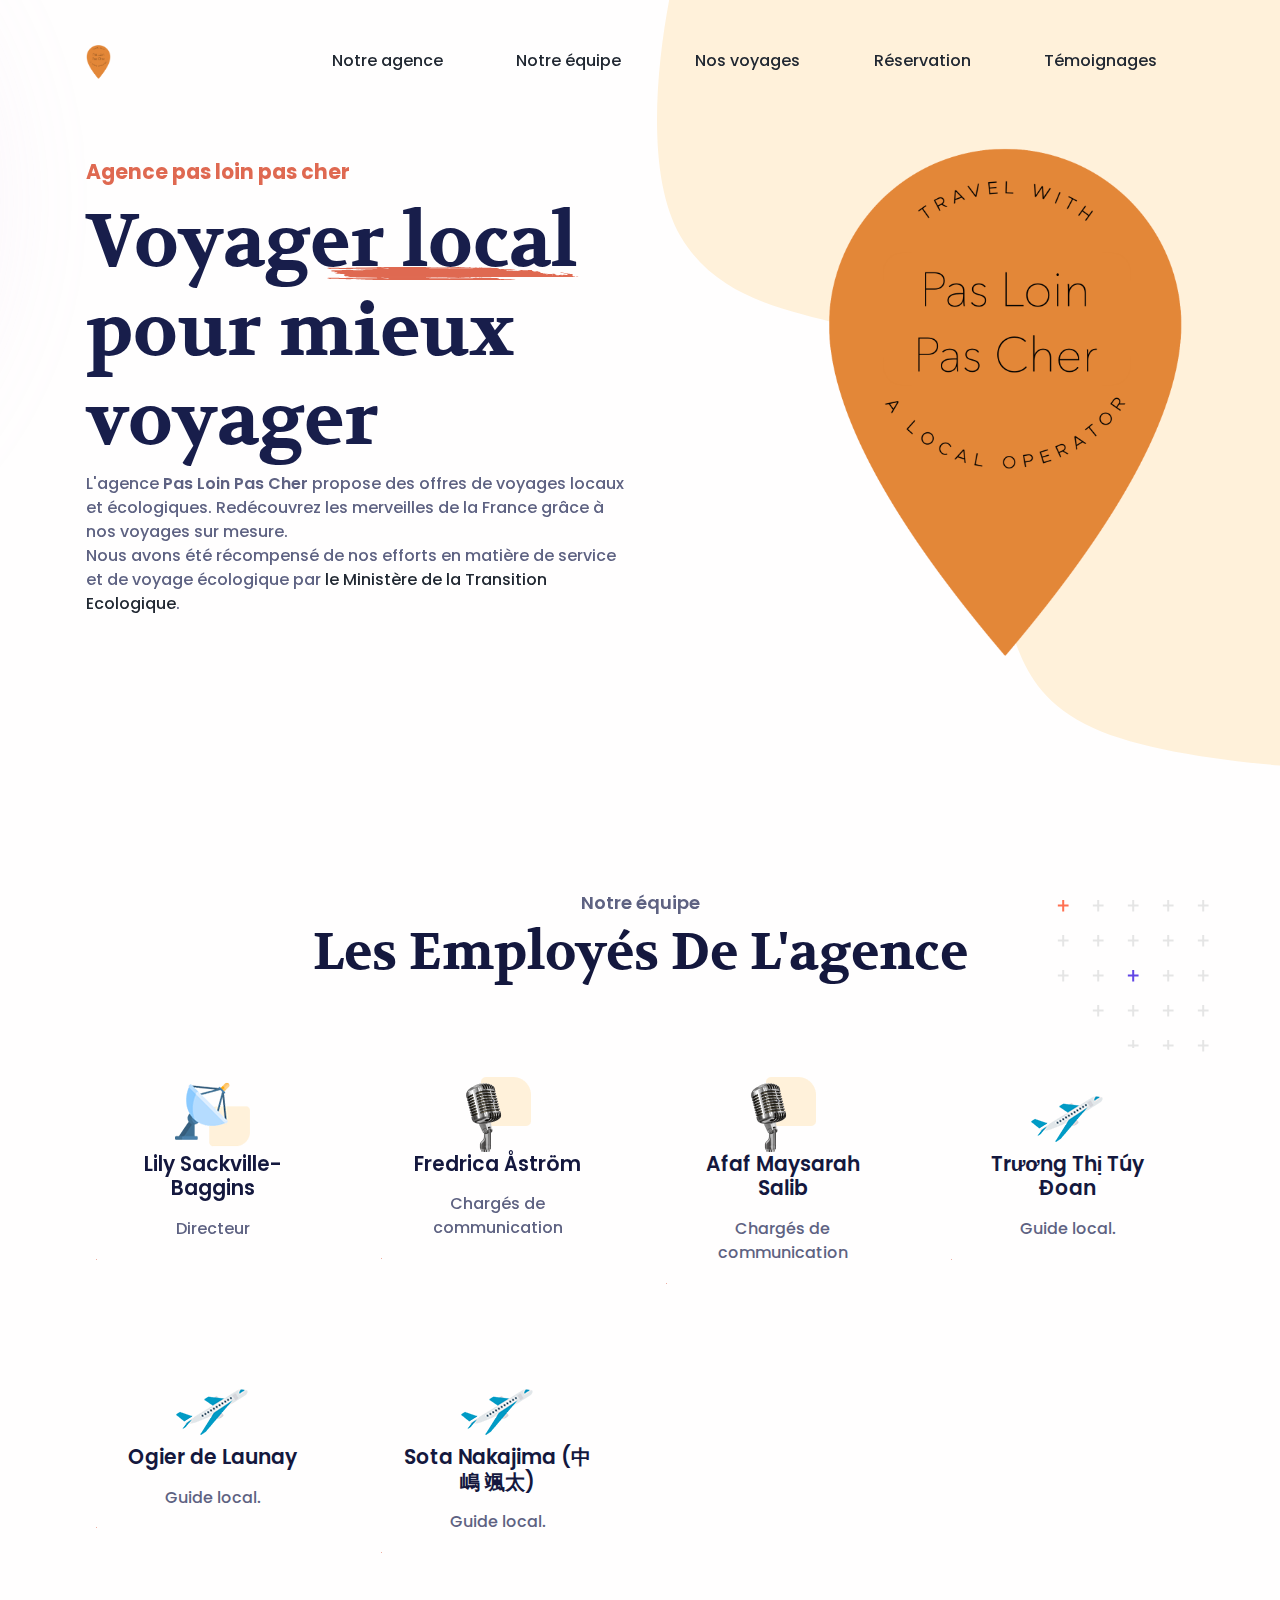
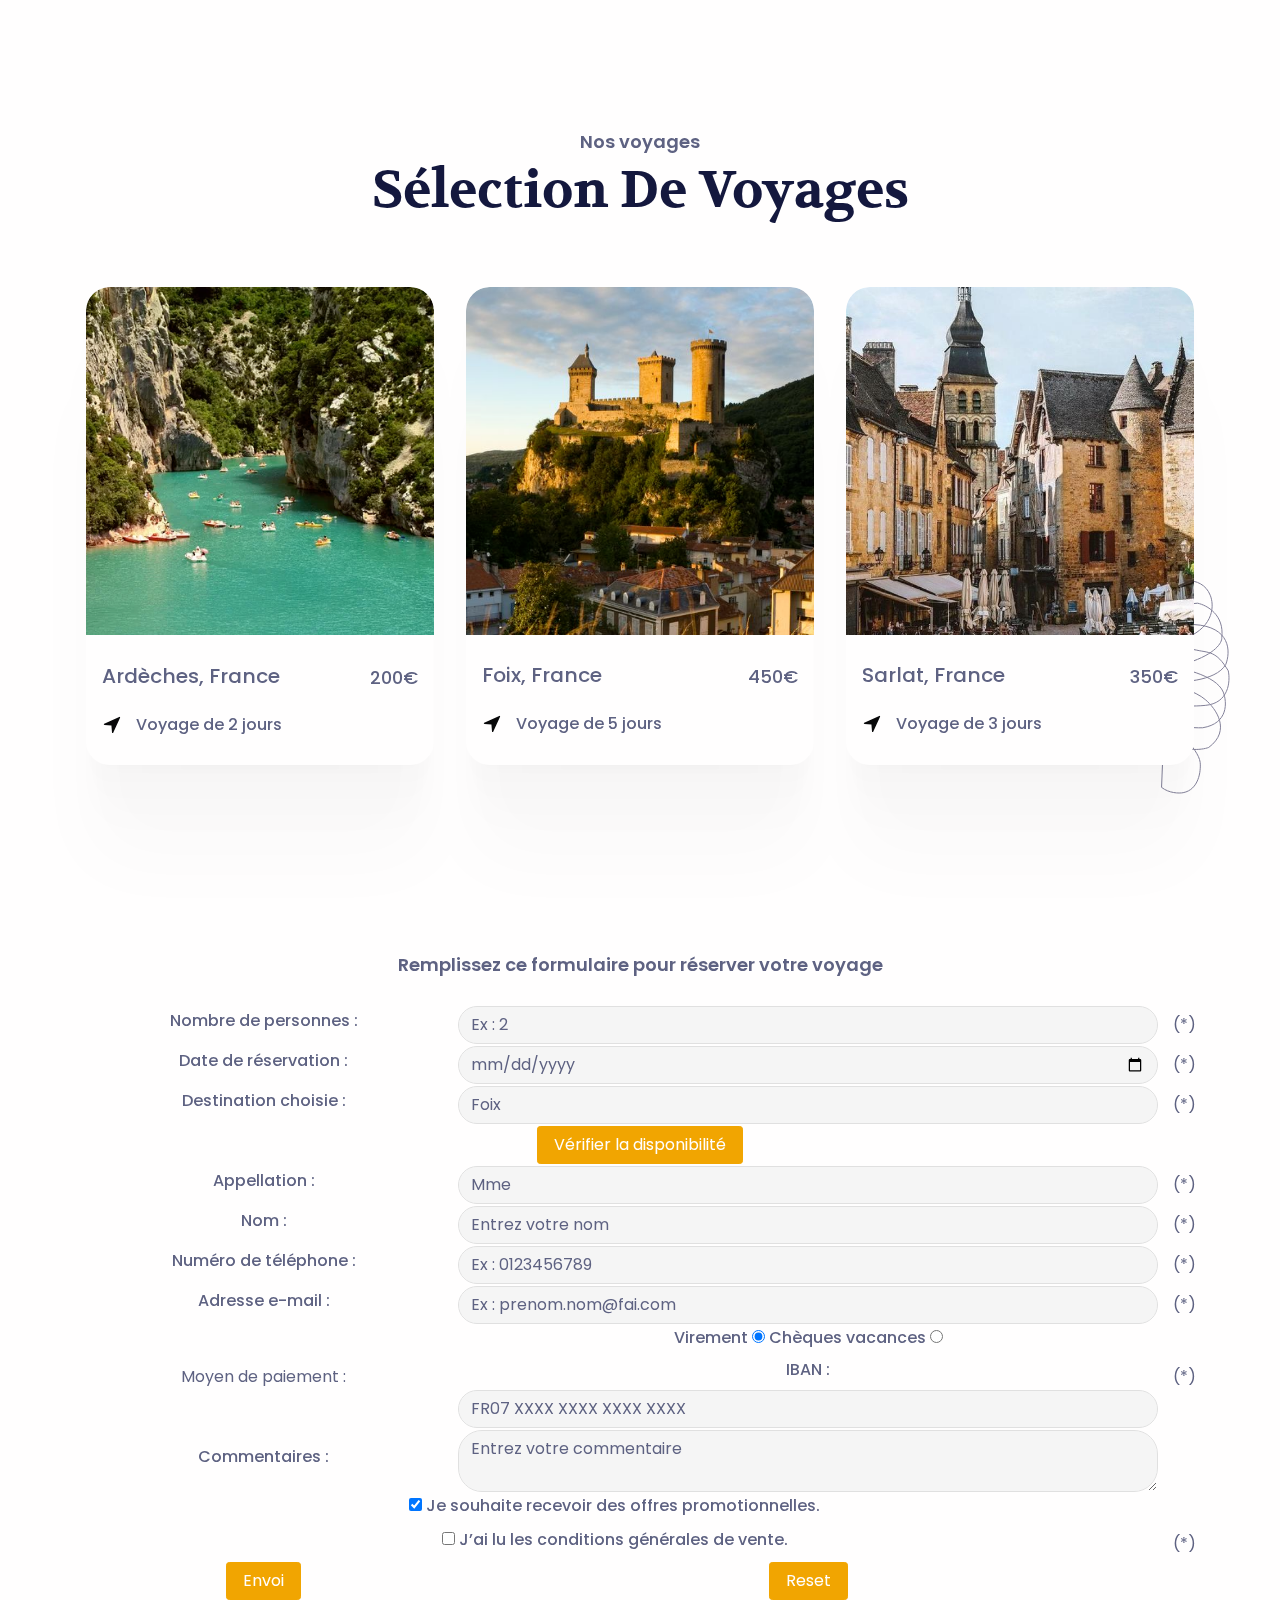
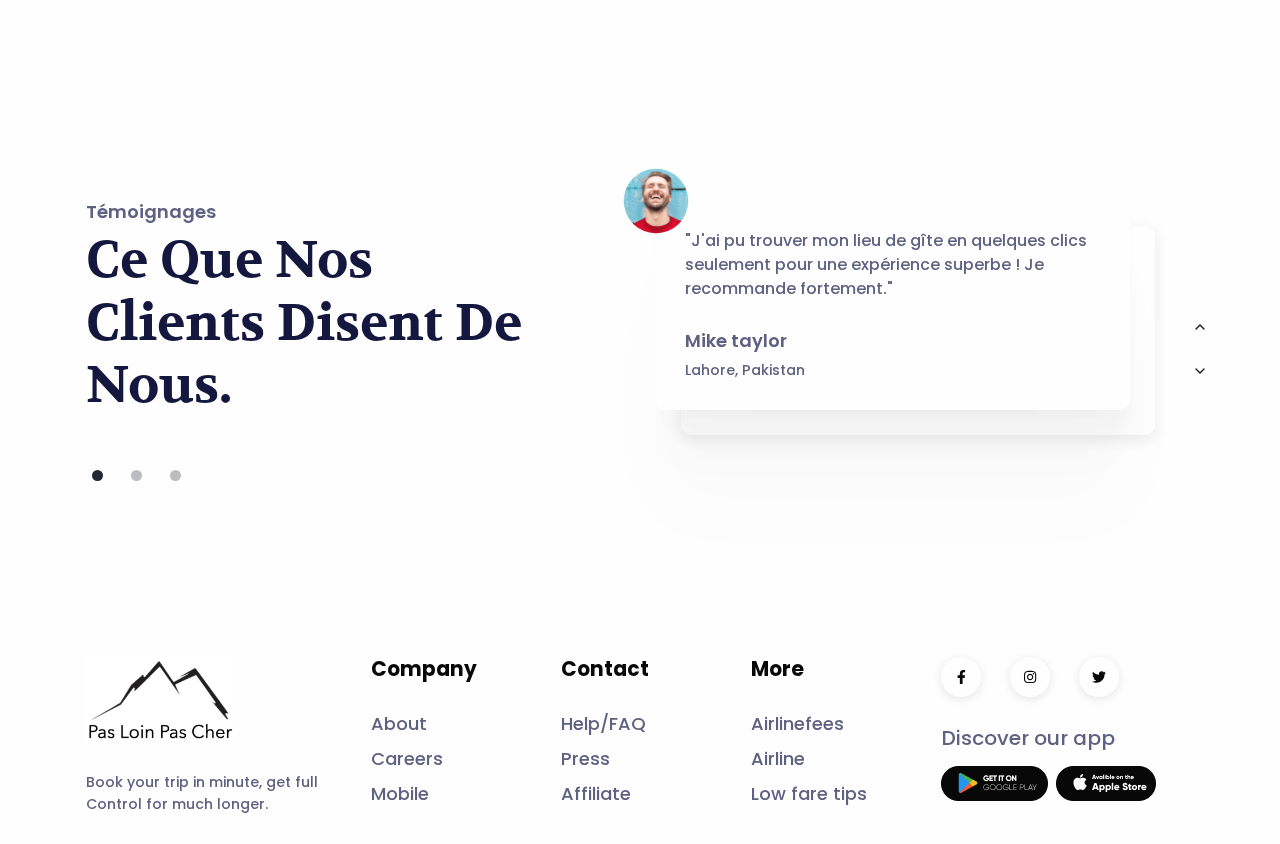
==== public/index.html @ 0ddd328a "fix: Correction de l'image" ====
<!DOCTYPE html>
<html lang="en-US" dir="ltr">

<head>
  <meta charset="utf-8">
  <meta http-equiv="X-UA-Compatible" content="IE=edge">
  <meta name="viewport" content="width=device-width, initial-scale=1">


  <!-- ===============================================-->
  <!--    Document Title-->
  <!-- ===============================================-->
  <title>Jadoo | Travel Agency Landing Page UI</title>


  <!-- ===============================================-->
  <!--    Favicons-->
  <!-- ===============================================-->
  <link rel="apple-touch-icon" sizes="180x180" href="assets/img/favicons/apple-touch-icon.png">
  <link rel="icon" type="image/png" sizes="32x32" href="assets/img/favicons/favicon-32x32.png">
  <link rel="icon" type="image/png" sizes="16x16" href="assets/img/favicons/favicon-16x16.png">
  <link rel="shortcut icon" type="image/x-icon" href="assets/img/favicons/favicon.ico">
  <link rel="manifest" href="assets/img/favicons/manifest.json">
  <meta name="msapplication-TileImage" content="assets/img/favicons/mstile-150x150.png">
  <meta name="theme-color" content="#ffffff">


  <!-- ===============================================-->
  <!--    Stylesheets-->
  <!-- ===============================================-->
  <link href="assets/css/theme.css" rel="stylesheet" />
  <link href="./style.css" rel="stylesheet" />
</head>


<body>

  <!-- ===============================================-->
  <!--    Main Content-->
  <!-- ===============================================-->
  <main class="main" id="top">
    <nav class="navbar navbar-expand-lg navbar-light fixed-top py-5 d-block"
      data-navbar-on-scroll="data-navbar-on-scroll">
      <div class="container"><a class="navbar-brand" href="index.html"><img src="images/logo-twalo.png" height="34"
            alt="logo" /></a>
        <button class="navbar-toggler" type="button" data-bs-toggle="collapse" data-bs-target="#navbarSupportedContent"
          aria-controls="navbarSupportedContent" aria-expanded="false" aria-label="Toggle navigation"><span
            class="navbar-toggler-icon"> </span></button>
        <div class="collapse navbar-collapse border-top border-lg-0 mt-4 mt-lg-0" id="navbarSupportedContent">
          <ul class="navbar-nav ms-auto pt-2 pt-lg-0 font-base align-items-lg-center align-items-start">
            <li class="nav-item px-3 px-xl-4"><a class="nav-link fw-medium" aria-current="page" href="#agency">Notre
                agence</a></li>
            <li class="nav-item px-3 px-xl-4"><a class="nav-link fw-medium" aria-current="page" href="#team">Notre
                équipe</a></li>
            <li class="nav-item px-3 px-xl-4"><a class="nav-link fw-medium" aria-current="page" href="#destination">Nos
                voyages</a></li>
            <li class="nav-item px-3 px-xl-4"><a class="nav-link fw-medium" aria-current="page"
                href="#booking">Réservation</a></li>
            <li class="nav-item px-3 px-xl-4"><a class="nav-link fw-medium" aria-current="page"
                href="#testimonial">Témoignages</a></li>
          </ul>
        </div>
      </div>
    </nav>
    <section style="padding-top: 7rem;" id="agency">
      <div class="bg-holder" style="background-image:url(assets/img/hero/hero-bg.svg);">
      </div>
      <!--/.bg-holder-->

      <div class="container">
        <div class="row align-items-center">
          <div class="col-md-5 col-lg-6 order-0 order-md-1 text-end"><img class="pt-7 pt-md-0 img-fluid img-logo-agency"
              src="images/logo-twalo.png" alt="hero-header" /></div>
          <div class="col-md-7 col-lg-6 text-md-start text-center py-6">
            <h4 class="fw-bold text-danger mb-3">Agence pas loin pas cher</h4>
            <h1 class="hero-title">Voyager local pour mieux voyager</h1>
            <p class="mb-4 fw-medium">L'agence <strong>Pas Loin Pas Cher</strong> propose des offres de voyages locaux et écologiques. Redécouvrez les merveilles de
              la
              France grâce à nos voyages sur mesure. <br class="d-none d-xl-block" />Nous avons été récompensé de nos
              efforts en matière de service et de voyage écologique par <a href="https://www.ecologie.gouv.fr/">le
                Ministère de la Transition Ecologique</a>.
          </div>
        </div>
      </div>
      </div>
    </section>


    <!-- ============================================-->
    <!-- <section> begin ============================-->
    <section class="pt-5 pt-md-9" id="team">

      <div class="container">
        <div class="position-absolute z-index--1 end-0 d-none d-lg-block"><img src="assets/img/category/shape.svg"
            style="max-width: 200px" alt="team" /></div>
        <div class="mb-7 text-center">
          <h5 class="text-secondary">Notre équipe </h5>
          <h3 class="fs-xl-10 fs-lg-8 fs-7 fw-bold font-cursive text-capitalize">Les employés de l'agence</h3>
        </div>
        <div class="row">
          <div class="col-lg-3 col-sm-6 mb-6">
            <div class="card service-card shadow-hover rounded-3 text-center align-items-center">
              <div class="card-body p-xxl-5 p-4"> <img src="assets/img/category/icon1.png" width="75" alt="Service" />
                <h4 class="mb-3">Lily Sackville-Baggins</h4>
                <p class="mb-0 fw-medium">Directeur</p>
              </div>
            </div>
          </div>
          <div class="col-lg-3 col-sm-6 mb-6">
            <div class="card service-card shadow-hover rounded-3 text-center align-items-center">
              <div class="card-body p-xxl-5 p-4"> <img src="assets/img/category/icon3.png" width="75" alt="Service" />
                <h4 class="mb-3">Fredrica Åström</h4>
                <p class="mb-0 fw-medium">Chargés de communication</p>
              </div>
            </div>
          </div>
          <div class="col-lg-3 col-sm-6 mb-6">
            <div class="card service-card shadow-hover rounded-3 text-center align-items-center">
              <div class="card-body p-xxl-5 p-4"> <img src="assets/img/category/icon3.png" width="75" alt="Service" />
                <h4 class="mb-3">Afaf Maysarah Salib</h4>
                <p class="mb-0 fw-medium">Chargés de communication</p>
              </div>
            </div>
          </div>
          <div class="col-lg-3 col-sm-6 mb-6">
            <div class="card service-card shadow-hover rounded-3 text-center align-items-center">
              <div class="card-body p-xxl-5 p-4"> <img src="assets/img/category/icon2.png" width="75" alt="Service" />
                <h4 class="mb-3">Trương Thị Túy Đoan</h4>
                <p class="mb-0 fw-medium">Guide local.</p>
              </div>
            </div>
          </div>
          <div class="col-lg-3 col-sm-6 mb-6">
            <div class="card service-card shadow-hover rounded-3 text-center align-items-center">
              <div class="card-body p-xxl-5 p-4"> <img src="assets/img/category/icon2.png" width="75" alt="Service" />
                <h4 class="mb-3">Ogier de Launay</h4>
                <p class="mb-0 fw-medium">Guide local.</p>
              </div>
            </div>
          </div>
          <div class="col-lg-3 col-sm-6 mb-6">
            <div class="card service-card shadow-hover rounded-3 text-center align-items-center">
              <div class="card-body p-xxl-5 p-4"> <img src="assets/img/category/icon2.png" width="75" alt="Service" />
                <h4 class="mb-3">Sota Nakajima (中嶋 颯太)</h4>
                <p class="mb-0 fw-medium">Guide local.</p>
              </div>
            </div>
          </div>
        </div>
      </div><!-- end of .container-->

    </section>
    <!-- <section> close ============================-->
    <!-- ============================================-->




    <!-- ============================================-->
    <!-- <section> begin ============================-->
    <section class="pt-5" id="destination">

      <div class="container">
        <div class="position-absolute start-100 bottom-0 translate-middle-x d-none d-xl-block ms-xl-n4"><img
            src="assets/img/dest/shape.svg" alt="destination" /></div>
        <div class="mb-7 text-center">
          <h5 class="text-secondary">Nos voyages </h5>
          <h3 class="fs-xl-10 fs-lg-8 fs-7 fw-bold font-cursive text-capitalize">Sélection de voyages</h3>
        </div>
        <div class="row">
          <div class="col-md-4 mb-4">
            <div class="card overflow-hidden shadow"> <img class="card-img-top" src="images/Ardeches.png"
                alt="Rome, Italty" />
              <div class="card-body py-4 px-3">
                <div class="d-flex flex-column flex-lg-row justify-content-between mb-3">
                  <h4 class="text-secondary fw-medium"><a class="link-900 text-decoration-none stretched-link"
                      href="#!">Ardèches, France</a></h4><span class="fs-1 fw-medium">200€</span>
                </div>
                <div class="d-flex align-items-center"> <img src="assets/img/dest/navigation.svg"
                    style="margin-right: 14px" width="20" alt="navigation" /><span class="fs-0 fw-medium">Voyage de 2
                    jours</span></div>
              </div>
            </div>
          </div>
          <div class="col-md-4 mb-4">
            <div class="card overflow-hidden shadow"> <img class="card-img-top" src="images/Foix.png"
                alt="London, UK" />
              <div class="card-body py-4 px-3">
                <div class="d-flex flex-column flex-lg-row justify-content-between mb-3">
                  <h4 class="text-secondary fw-medium"><a class="link-900 text-decoration-none stretched-link"
                      href="#!">Foix, France</a></h4><span class="fs-1 fw-medium">450€</span>
                </div>
                <div class="d-flex align-items-center"> <img src="assets/img/dest/navigation.svg"
                    style="margin-right: 14px" width="20" alt="navigation" /><span class="fs-0 fw-medium">Voyage de 5
                    jours</span></div>
              </div>
            </div>
          </div>
          <div class="col-md-4 mb-4">
            <div class="card overflow-hidden shadow"> <img class="card-img-top" src="images/Sarlat.jpeg"
                alt="Full Europe" />
              <div class="card-body py-4 px-3">
                <div class="d-flex flex-column flex-lg-row justify-content-between mb-3">
                  <h4 class="text-secondary fw-medium"><a class="link-900 text-decoration-none stretched-link"
                      href="#!">Sarlat, France</a></h4><span class="fs-1 fw-medium">350€</span>
                </div>
                <div class="d-flex align-items-center"> <img src="assets/img/dest/navigation.svg"
                    style="margin-right: 14px" width="20" alt="navigation" /><span class="fs-0 fw-medium">Voyage de 3
                    jours</span></div>
              </div>
            </div>
          </div>
        </div>
      </div><!-- end of .container-->

    </section>
    <!-- <section> close ============================-->
    <!-- ============================================-->




    <!-- ============================================-->
    <!-- <section> begin ============================-->
    <section id="booking">

      <div class="container">
        <div class="row align-items-center">
          <div class="col-12">
            <div class="mb-4 text-center">
              <h5 class="text-secondary">Remplissez ce formulaire pour réserver votre voyage</h5>
            </div>
            <div class="align-items-center mb-5">

              <form action="confirmation.html" class="pl-8 pr-8" method="get">
                <div class="row text-center">
                  <table>
                    <tr>
                      <td>
                        <label for="nb-persons">Nombre de personnes : </label>
                      </td>
                      <td>
                        <input type="number" class="form-control" name="nb-persons" id="nb-persons"
                          title="Veuillez renseigner le nombre de personnes voyageuses" placeholder="Ex : 2" required>      
                      </td>
                      <td>(*)</td>
                    </tr>
                    <tr>
                      <td>
                        <label for="reservation-date">Date de réservation : </label>
                      </td>
                      <td>
                        <input type="date" class="form-control" name="reservation-date" id="reservation-date"
                          title="Veuillez renseigner la date de réservaton de votre voyage" required>      
                      </td>
                      <td>(*)</td>
                    </tr>
                    <tr>
                      <td>
                        <label for="destination-choice">Destination choisie : </label>
                      </td>
                      <td>
                        <select name="destination-choice" class="form-control" id="destination-choice"
                          title="Veuillez renseigner la destination de votre choix" required>
                          <option value="foix">Foix</option>
                          <option value="sarlat">Sarlat</option>
                          <option value="gorge">Gorge de l’Ardèche</option>
                          <option value="canal">Canal du Midi</option>
                        </select>
                      </td>
                      <td>(*)</td>
                    </tr>
                    <tr>
                      <td colspan="3">
                        <input type="button" class="btn btn-primary px-3" name="check-disponibility" id="check-disponibility"
                          onclick="testDisponibilite('nb-persons')" value="V&eacute;rifier la disponibilit&eacute;"
                          title="Cliquez ici pour vérifier la disponibilité">
                      </td>
                    </tr>
                    <tr>
                      <td>
                        <label for="appellation">Appellation : </label>
                      </td>
                      <td>
                        <select class="form-control" name="appellation" id="appellation" title="Veuillez renseigner votre appellation"
                          required>
                          <option value="mme">Mme</option>
                          <option value="mr">M.</option>
                        </select>
                        
                      </td>
                      <td>(*)</td>
                    </tr>
                    <tr>
                      <td>
                        <label for="nom">Nom : </label>
                      </td>
                      <td>
                        <input type="text" class="form-control" name="nom" id="nom" title="Veuillez renseigner votre nom"
                          placeholder="Entrez votre nom" required>     
                      </td>
                      <td>(*)</td>
                        
                    </tr>
                    <tr>
                      <td>
                        <label for="phone-number">Numéro de téléphone : </label>
                      </td>
                      <td>
                        <input type="text" class="form-control" name="phone-number" id="phone-number"
                          title="Veuillez renseigner votre numéro de téléphone" placeholder="Ex : 0123456789"
                          pattern="[0-9]{10}" required>
                      </td>
                      <td>(*)</td>
                    </tr>
                    <tr>
                      <td>
                        <label for="email">Adresse e-mail : </label>
                      </td>
                      <td>
                        <input type="email" class="form-control" name="email" id="email" title="Veuillez renseigner votre adresse e-mail"
                          placeholder="Ex : prenom.nom@fai.com" required>
                      </td>
                      <td>(*)</td>

                    </tr>
                    <tr>
                      <td>
                        Moyen de paiement :
                      </td>
                      <td>
                        <label for="virement">Virement</label>
                        <input type="radio" name="payment-mode[]" id="virement" onclick="afficherIBAN()" value="virement"
                          required checked>
                        <label for="vacation-check">Ch&egrave;ques vacances</label>
                        <input type="radio" name="payment-mode[]" id="vacation-check" onclick="cacherIBAN()"
                          value="vacation-check" required>
                        <div id="divIBAN">
                          <label for="iban">IBAN : </label>
                          <input type="text" class="form-control" name="iban" id="iban" placeholder="FR07 XXXX XXXX XXXX XXXX">
                        </div>
                      </td>                
                      <td>(*)</td>
                    </tr>
                    <tr>
                      <td>
                        <label for="commentaire">Commentaires :</label>
                      </td>
                      <td>
                        <textarea name="commentaire" class="form-control" id="commentaire"
                          title="Laissez-nous un commentaires si vous le voulez"
                          placeholder="Entrez votre commentaire"></textarea>
                      </td>
                    </tr>
                    <tr>
                      <td colspan="2">
                        <input type="checkbox" checked name="accept-offers" id="accept-offers">
                        <label for="accept-offers">Je souhaite recevoir des offres promotionnelles.</label>
                      </td>
                    </tr>
                    <tr>
                      <td colspan="2">
                        <input type="checkbox" name="accept-conditions" id="accept-conditions" required>
                        <label for="accept-conditions">J’ai lu les conditions générales de vente. </label>

                      </td>
                      <td>(*)</td>
                    </tr>
                    <tr>
                      <td>
                        <input type="submit" class="btn btn-primary px-3"
                          onclick="return (testDisponibilite('nb-persons') && confirm('Veuillez confirmer votre choix'))"
                          value="Envoi" name="submit" id="submit"
                          title="Cliquez ici si vous voulez soumettre votre réservation">
                      </td>
                      <td>
                        <input type="reset" class="btn btn-primary px-3" value="Reset" name="reset" id="reset"
                          title="Cliquez ici si vous vider le formulaire">
                      </td>
                    </tr>
                  </table>
                  
                </div>
              </form>
            </div>
          </div>
        </div>
      </div><!-- end of .container-->

    </section>
    <!-- <section> close ============================-->
    <!-- ============================================-->




    <!-- ============================================-->
    <!-- <section> begin ============================-->
    <section id="testimonial">

      <div class="container">
        <div class="row">
          <div class="col-lg-5">
            <div class="mb-8 text-start">
              <h5 class="text-secondary">Témoignages </h5>
              <h3 class="fs-xl-10 fs-lg-8 fs-7 fw-bold font-cursive text-capitalize">Ce que nos clients disent de nous.</h3>
            </div>
          </div>
          <div class="col-lg-1"></div>
          <div class="col-lg-6">
            <div class="pe-7 ps-5 ps-lg-0">
              <div class="carousel slide carousel-fade position-static" id="testimonialIndicator"
                data-bs-ride="carousel">
                <div class="carousel-indicators">
                  <button class="active" type="button" data-bs-target="#testimonialIndicator" data-bs-slide-to="0"
                    aria-current="true" aria-label="Testimonial 0"></button>
                  <button class="false" type="button" data-bs-target="#testimonialIndicator" data-bs-slide-to="1"
                    aria-current="true" aria-label="Testimonial 1"></button>
                  <button class="false" type="button" data-bs-target="#testimonialIndicator" data-bs-slide-to="2"
                    aria-current="true" aria-label="Testimonial 2"></button>
                </div>
                <div class="carousel-inner">
                  <div class="carousel-item position-relative active">
                    <div class="card shadow" style="border-radius:10px;">
                      <div class="position-absolute start-0 top-0 translate-middle"> <img
                          class="rounded-circle fit-cover" src="assets/img/testimonial/author.png" height="65"
                          width="65" alt="" /></div>
                      <div class="card-body p-4">
                        <p class="fw-medium mb-4">&quot;J'ai pu trouver mon lieu de gîte en quelques clics seulement pour une expérience superbe ! Je recommande fortement.&quot;</p>
                        <h5 class="text-secondary">Mike taylor</h5>
                        <p class="fw-medium fs--1 mb-0">Lahore, Pakistan</p>
                      </div>
                    </div>
                    <div class="card shadow-sm position-absolute top-0 z-index--1 mb-3 w-100 h-100"
                      style="border-radius:10px;transform:translate(25px, 25px)"> </div>
                  </div>
                  <div class="carousel-item position-relative ">
                    <div class="card shadow" style="border-radius:10px;">
                      <div class="position-absolute start-0 top-0 translate-middle"> <img
                          class="rounded-circle fit-cover" src="assets/img/testimonial/author2.png" height="65"
                          width="65" alt="" /></div>
                      <div class="card-body p-4">
                        <p class="fw-medium mb-4">&quot;Au top ! Une équipe ayant su mêler satisfaction client et efficacité.&quot;</p>
                        <h5 class="text-secondary">Thomas Wagon</h5>
                        <p class="fw-medium fs--1 mb-0">CEO of Red Button</p>
                      </div>
                    </div>
                    <div class="card shadow-sm position-absolute top-0 z-index--1 mb-3 w-100 h-100"
                      style="border-radius:10px;transform:translate(25px, 25px)"> </div>
                  </div>
                  <div class="carousel-item position-relative ">
                    <div class="card shadow" style="border-radius:10px;">
                      <div class="position-absolute start-0 top-0 translate-middle"> <img
                          class="rounded-circle fit-cover" src="assets/img/testimonial/author3.png" height="65"
                          width="65" alt="" /></div>
                      <div class="card-body p-4">
                        <p class="fw-medium mb-4">&quot;Parfait.&quot;</p>
                        <h5 class="text-secondary">Kelly Willium</h5>
                        <p class="fw-medium fs--1 mb-0">Khulna, Bangladesh</p>
                      </div>
                    </div>
                    <div class="card shadow-sm position-absolute top-0 z-index--1 mb-3 w-100 h-100"
                      style="border-radius:10px;transform:translate(25px, 25px)"> </div>
                  </div>
                </div>
                <div
                  class="carousel-navigation d-flex flex-column flex-between-center position-absolute end-0 top-lg-50 bottom-0 translate-middle-y z-index-1 me-3 me-lg-0"
                  style="height:60px;width:20px;">
                  <button class="carousel-control-prev position-static" type="button"
                    data-bs-target="#testimonialIndicator" data-bs-slide="prev"><img src="assets/img/icons/up.svg"
                      width="16" alt="icon" /></button>
                  <button class="carousel-control-next position-static" type="button"
                    data-bs-target="#testimonialIndicator" data-bs-slide="next"><img src="assets/img/icons/down.svg"
                      width="16" alt="icon" /></button>
                </div>
              </div>
            </div>
          </div>
        </div>
      </div><!-- end of .container-->

    </section>
    <!-- <section> close ============================-->
    <!-- ============================================-->

    <!-- ============================================-->
    <!-- <section> begin ============================-->
    <section class="pb-0 pb-lg-4">

      <div class="container">
        <div class="row">
          <div class="col-lg-3 col-md-7 col-12 mb-4 mb-md-6 mb-lg-0 order-0"> <img class="mb-4"
              src="images/logoTexte.png" width="150" alt="jadoo" />
            <p class="fs--1 text-secondary mb-0 fw-medium">Book your trip in minute, get full Control for much longer.
            </p>
          </div>
          <div class="col-lg-2 col-md-4 mb-4 mb-lg-0 order-lg-1 order-md-2">
            <h4 class="footer-heading-color fw-bold font-sans-serif mb-3 mb-lg-4">Company</h4>
            <ul class="list-unstyled mb-0">
              <li class="mb-2"><a class="link-900 fs-1 fw-medium text-decoration-none" href="#!">About</a></li>
              <li class="mb-2"><a class="link-900 fs-1 fw-medium text-decoration-none" href="#!">Careers</a></li>
              <li class="mb-2"><a class="link-900 fs-1 fw-medium text-decoration-none" href="#!">Mobile</a></li>
            </ul>
          </div>
          <div class="col-lg-2 col-md-4 mb-4 mb-lg-0 order-lg-2 order-md-3">
            <h4 class="footer-heading-color fw-bold font-sans-serif mb-3 mb-lg-4">Contact</h4>
            <ul class="list-unstyled mb-0">
              <li class="mb-2"><a class="link-900 fs-1 fw-medium text-decoration-none" href="#!">Help/FAQ</a></li>
              <li class="mb-2"><a class="link-900 fs-1 fw-medium text-decoration-none" href="#!">Press</a></li>
              <li class="mb-2"><a class="link-900 fs-1 fw-medium text-decoration-none" href="#!">Affiliate</a></li>
            </ul>
          </div>
          <div class="col-lg-2 col-md-4 mb-4 mb-lg-0 order-lg-3 order-md-4">
            <h4 class="footer-heading-color fw-bold font-sans-serif mb-3 mb-lg-4">More</h4>
            <ul class="list-unstyled mb-0">
              <li class="mb-2"><a class="link-900 fs-1 fw-medium text-decoration-none" href="#!">Airlinefees</a></li>
              <li class="mb-2"><a class="link-900 fs-1 fw-medium text-decoration-none" href="#!">Airline</a></li>
              <li class="mb-2"><a class="link-900 fs-1 fw-medium text-decoration-none" href="#!">Low fare tips</a></li>
            </ul>
          </div>
          <div class="col-lg-3 col-md-5 col-12 mb-4 mb-md-6 mb-lg-0 order-lg-4 order-md-1">
            <div class="icon-group mb-4"> <a class="text-decoration-none icon-item shadow-social" id="facebook"
                href="#!"><i class="fab fa-facebook-f"> </i></a><a class="text-decoration-none icon-item shadow-social"
                id="instagram" href="#!"><i class="fab fa-instagram"> </i></a><a
                class="text-decoration-none icon-item shadow-social" id="twitter" href="#!"><i class="fab fa-twitter">
                </i></a></div>
            <h4 class="fw-medium font-sans-serif text-secondary mb-3">Discover our app</h4>
            <div class="d-flex align-items-center"> <a href="#!"> <img class="me-2" src="assets/img/play-store.png"
                  alt="play store" /></a><a href="#!"> <img src="assets/img/apple-store.png" alt="apple store" /></a>
            </div>
          </div>
        </div>
      </div><!-- end of .container-->

    </section>
    <!-- <section> close ============================-->
    <!-- ============================================-->
  </main>
  <!-- ===============================================-->
  <!--    End of Main Content-->
  <!-- ===============================================-->




  <!-- ===============================================-->
  <!--    JavaScripts-->
  <!-- ===============================================-->
  <script src="vendors/@popperjs/popper.min.js"></script>
  <script src="vendors/bootstrap/bootstrap.min.js"></script>
  <script src="vendors/is/is.min.js"></script>
  <script src="https://polyfill.io/v3/polyfill.min.js?features=window.scroll"></script>
  <script src="vendors/fontawesome/all.min.js"></script>
  <script src="assets/js/theme.js"></script>
  <script src="script.js"></script>

  <link
    href="https://fonts.googleapis.com/css2?family=Poppins:wght@400;500;600;700&amp;family=Volkhov:wght@700&amp;display=swap"
    rel="stylesheet">
</body>

</html>
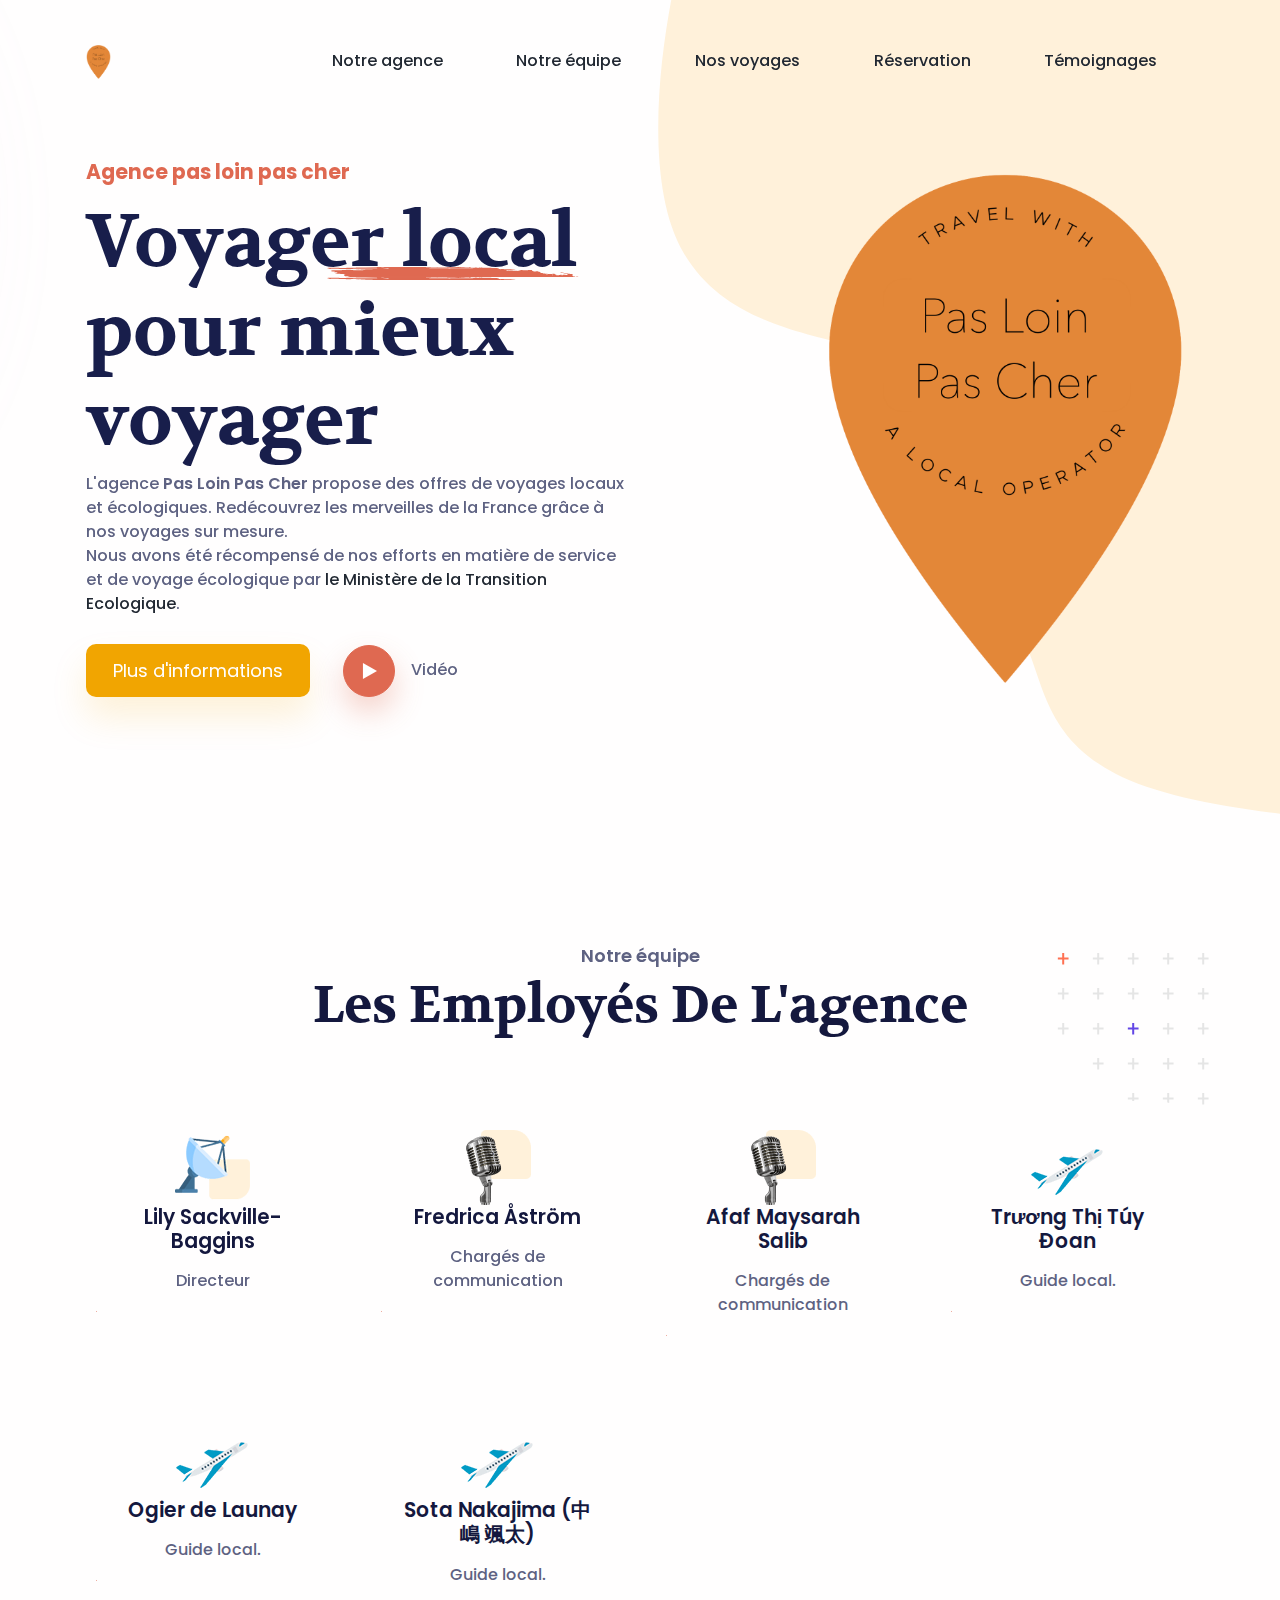
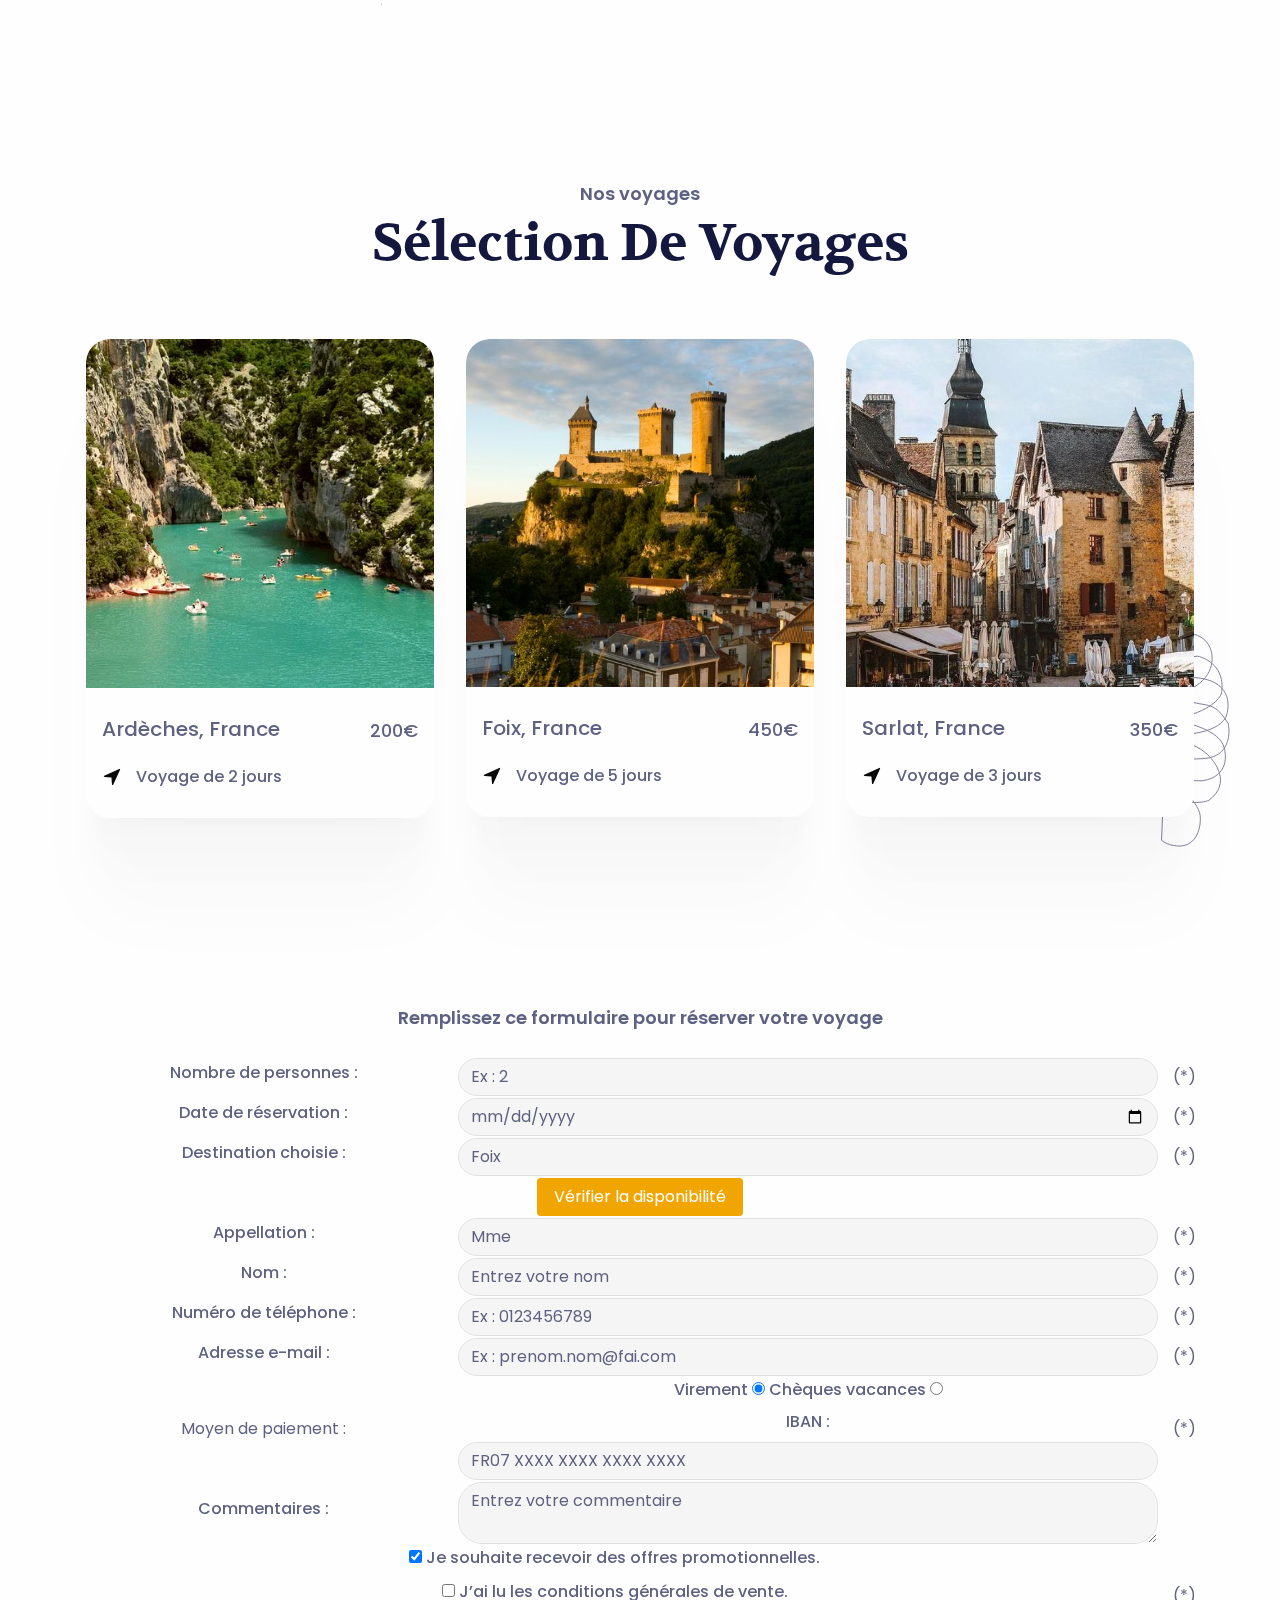
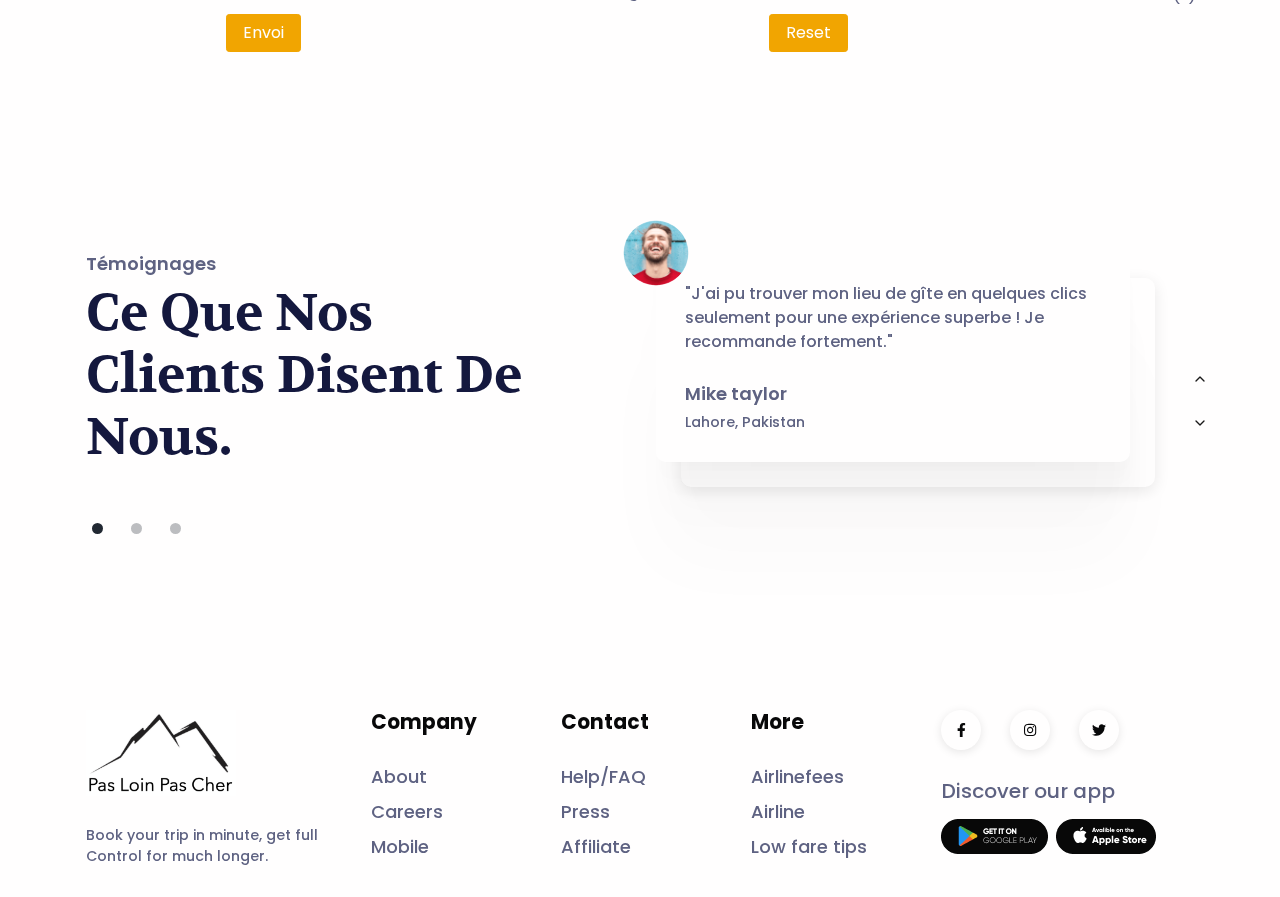
==== commit 8d2d691d: "fix: Rajout des éléments disparus" ====
--- a/public/index.html
+++ b/public/index.html
@@ -79,6 +79,24 @@
               France grâce à nos voyages sur mesure. <br class="d-none d-xl-block" />Nous avons été récompensé de nos
               efforts en matière de service et de voyage écologique par <a href="https://www.ecologie.gouv.fr/">le
                 Ministère de la Transition Ecologique</a>.
+                <div class="text-center text-md-start"> <a
+                  class="btn btn-primary btn-lg me-md-4 mb-3 mb-md-0 border-0 primary-btn-shadow" href="#!"
+                  role="button">Plus d'informations</a>
+                <div class="w-100 d-block d-md-none"></div><a href="#!" role="button" data-bs-toggle="modal"
+                  data-bs-target="#popupVideo"><span
+                    class="btn btn-danger round-btn-lg rounded-circle me-3 danger-btn-shadow"> <img
+                      src="assets/img/hero/play.svg" width="15" alt="paly" /></span></a><span class="fw-medium">Vidéo</span>
+                <div class="modal fade" id="popupVideo" tabindex="-1" aria-labelledby="popupVideo" aria-hidden="true">
+                  <div class="modal-dialog modal-dialog-centered modal-lg">
+                    <div class="modal-content">
+                      <iframe class="rounded" style="width:100%;max-height:500px;" height="500px"
+                        src="https://www.youtube.com/embed/_lhdhL4UDIo" title="YouTube video player"
+                        allow="accelerometer; autoplay; clipboard-write; encrypted-media; gyroscope; picture-in-picture"
+                        allowfullscreen="allowfullscreen"></iframe>
+                    </div>
+                  </div>
+                </div>
+              </div>
           </div>
         </div>
       </div>
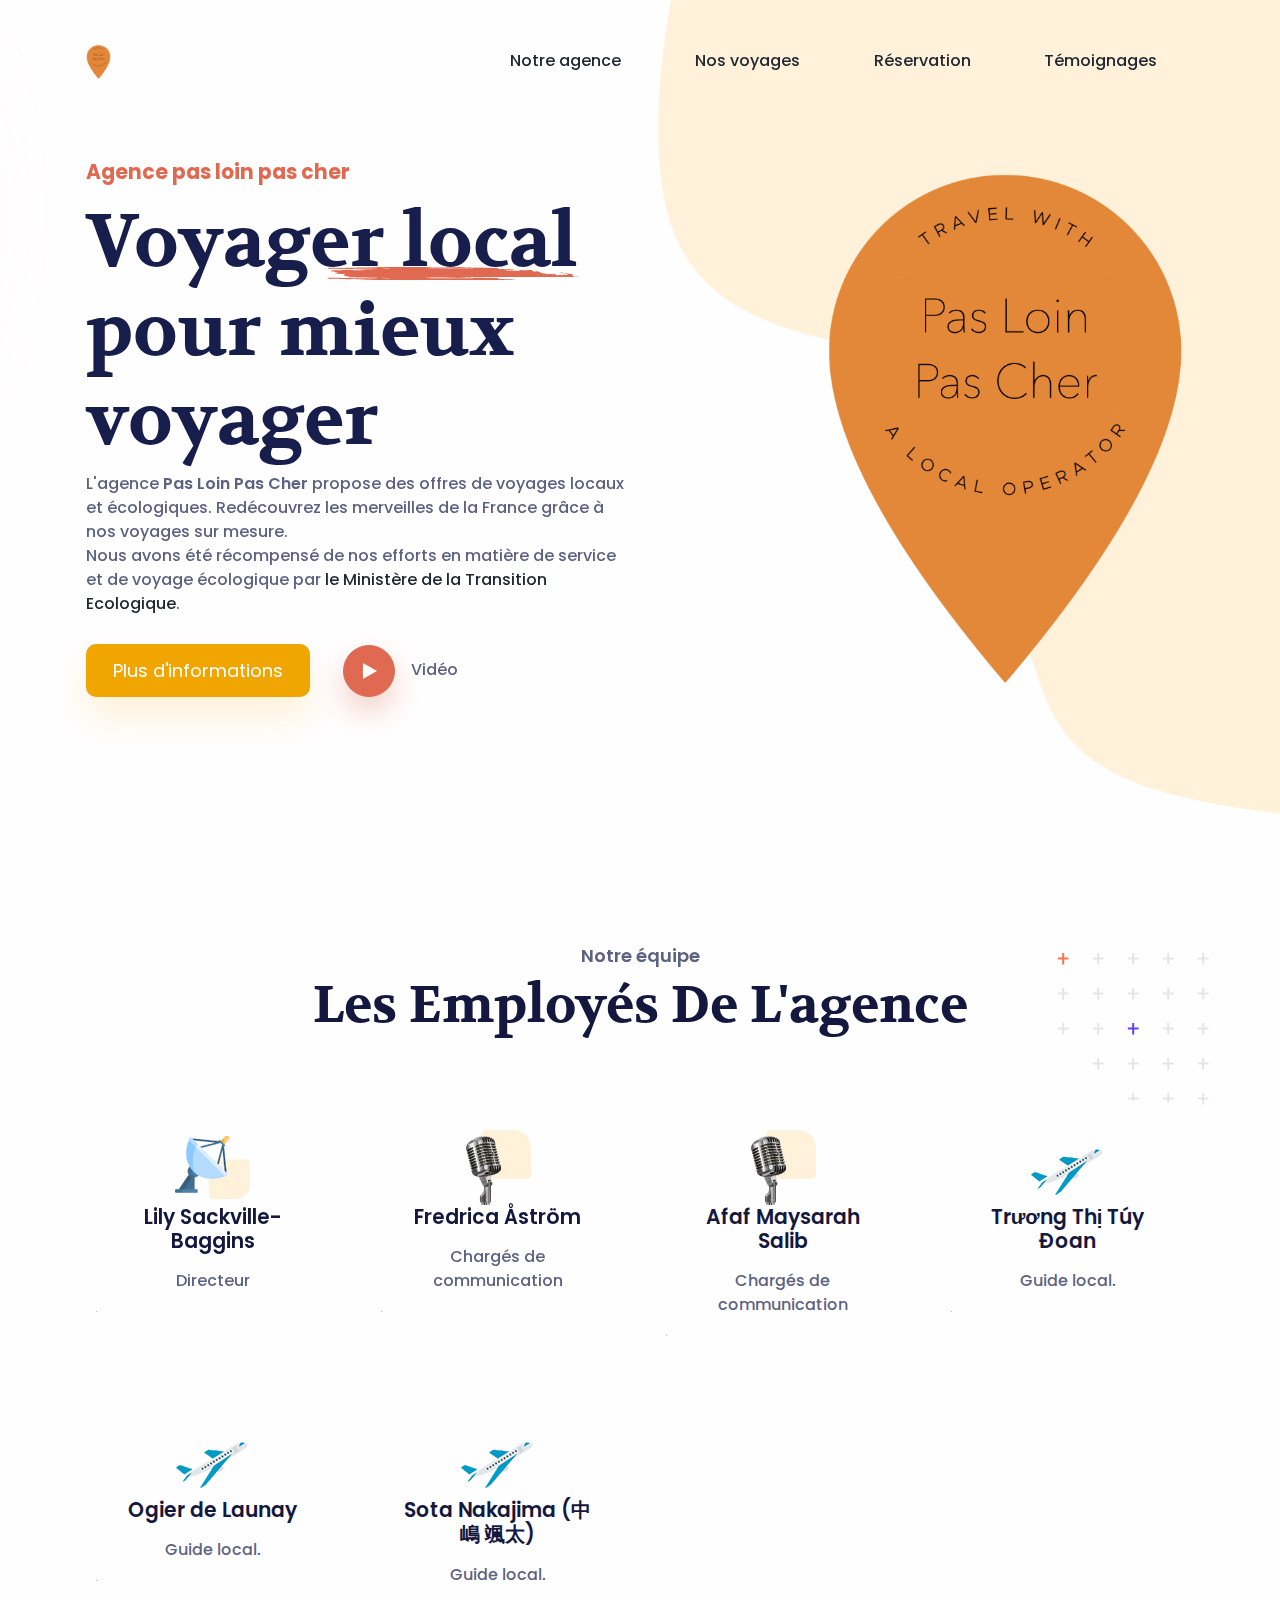
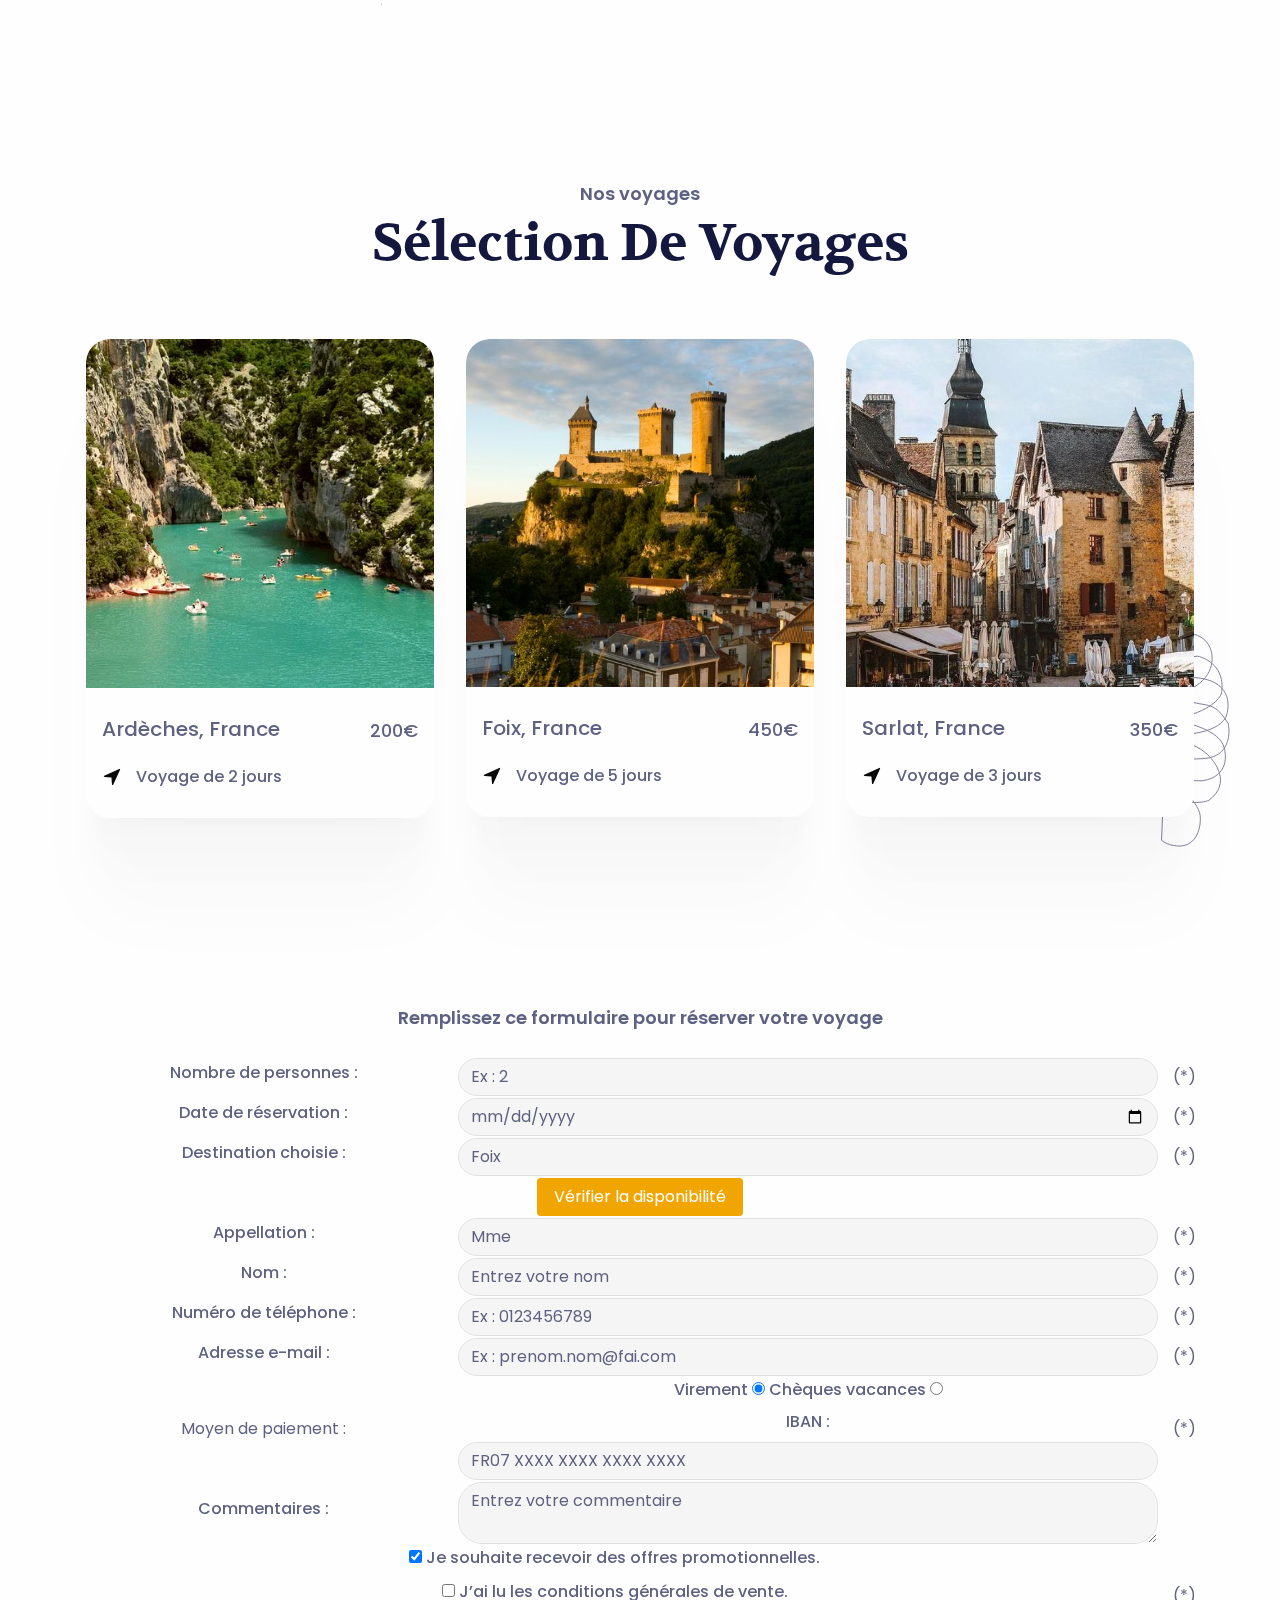
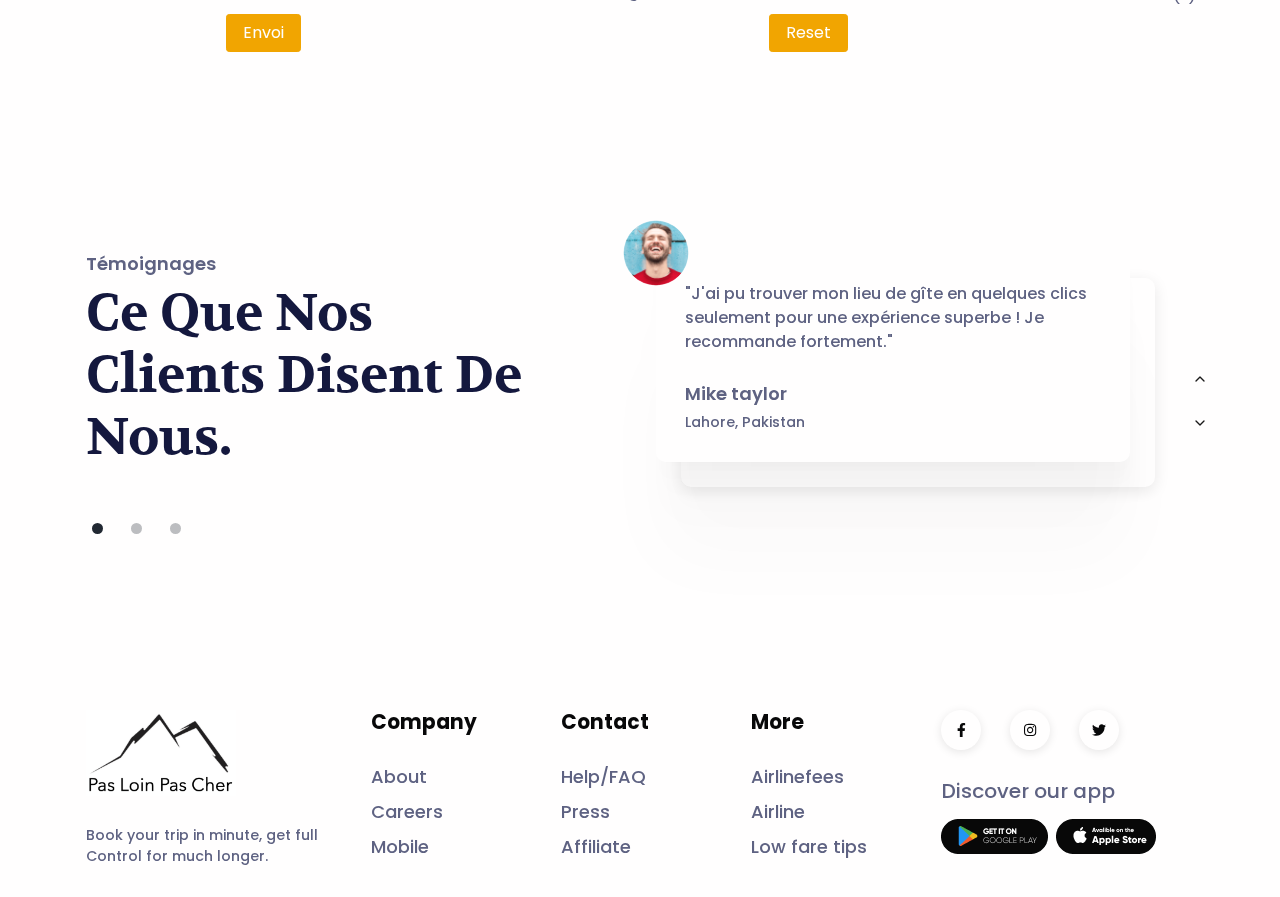
==== commit 87a4e427: "fix: Suppression des éléments du menu inutiles" ====
--- a/public/index.html
+++ b/public/index.html
@@ -50,8 +50,6 @@
           <ul class="navbar-nav ms-auto pt-2 pt-lg-0 font-base align-items-lg-center align-items-start">
             <li class="nav-item px-3 px-xl-4"><a class="nav-link fw-medium" aria-current="page" href="#agency">Notre
                 agence</a></li>
-            <li class="nav-item px-3 px-xl-4"><a class="nav-link fw-medium" aria-current="page" href="#team">Notre
-                équipe</a></li>
             <li class="nav-item px-3 px-xl-4"><a class="nav-link fw-medium" aria-current="page" href="#destination">Nos
                 voyages</a></li>
             <li class="nav-item px-3 px-xl-4"><a class="nav-link fw-medium" aria-current="page"
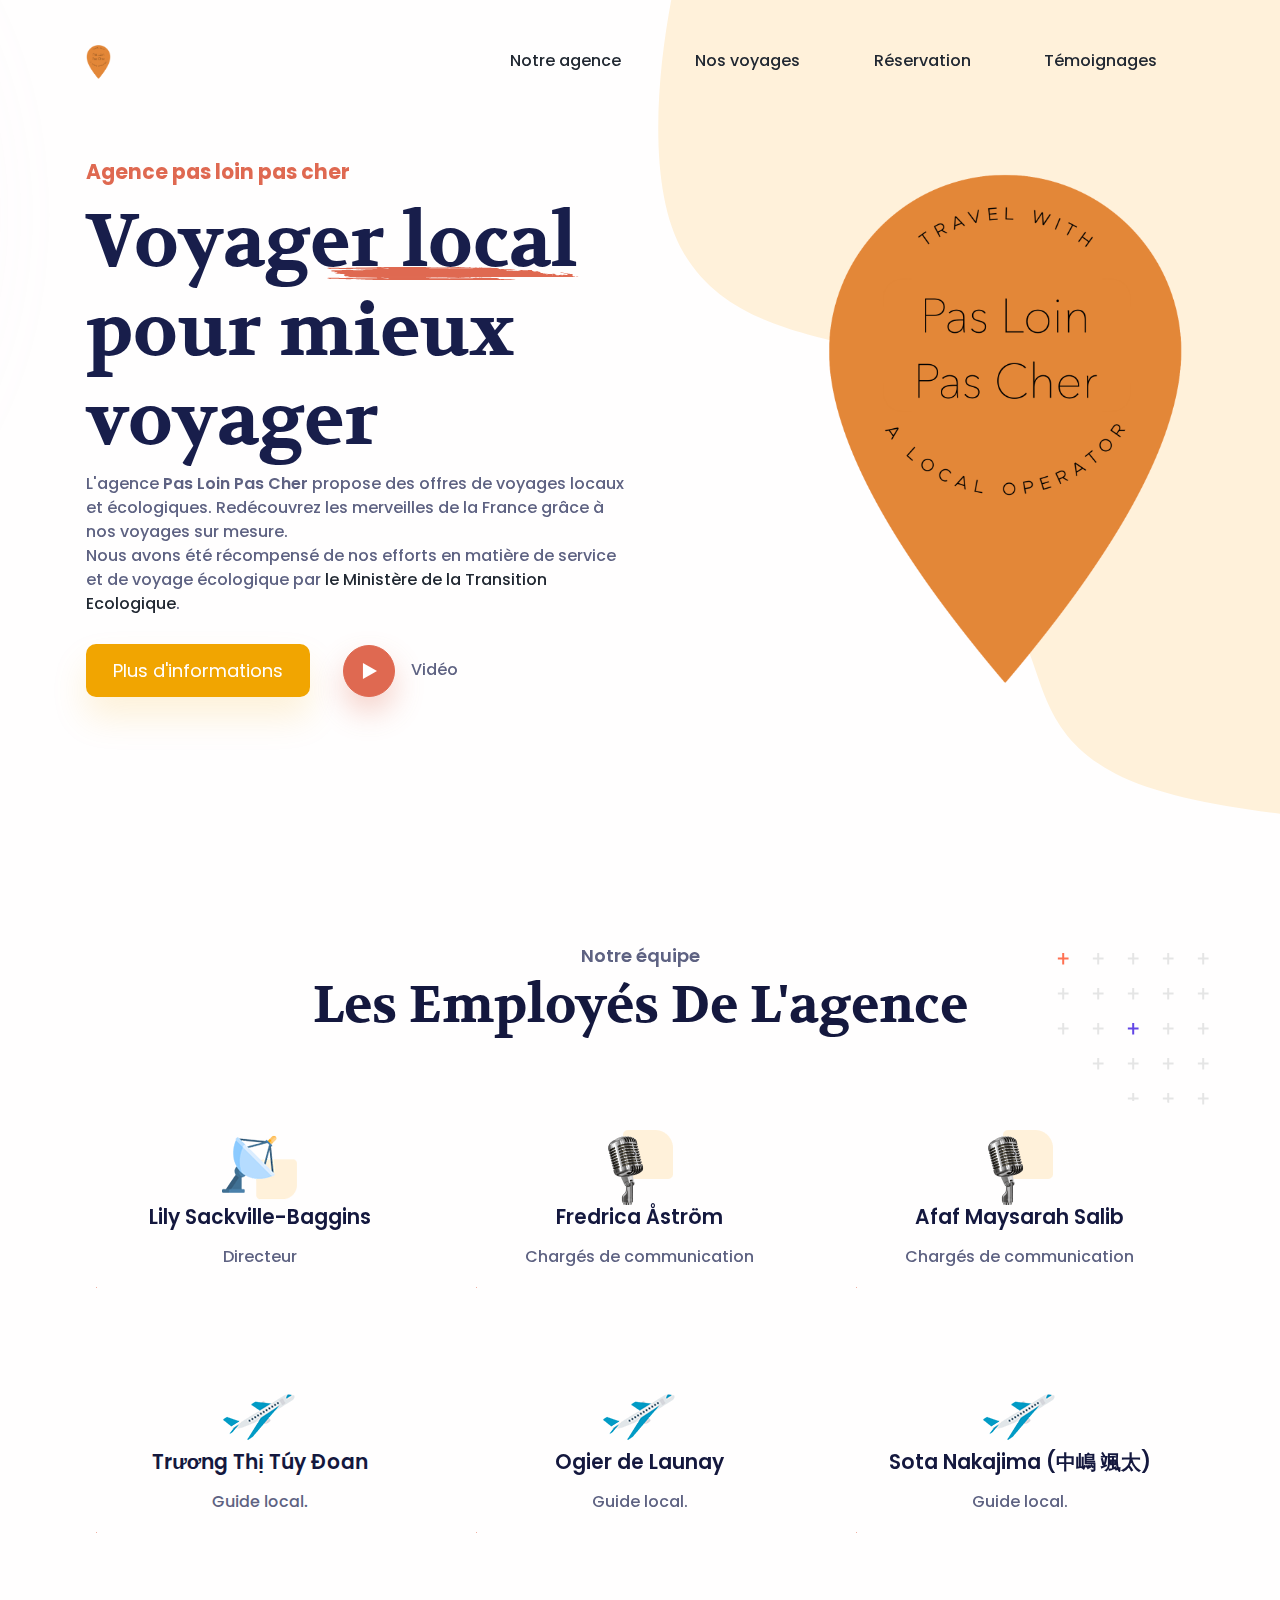
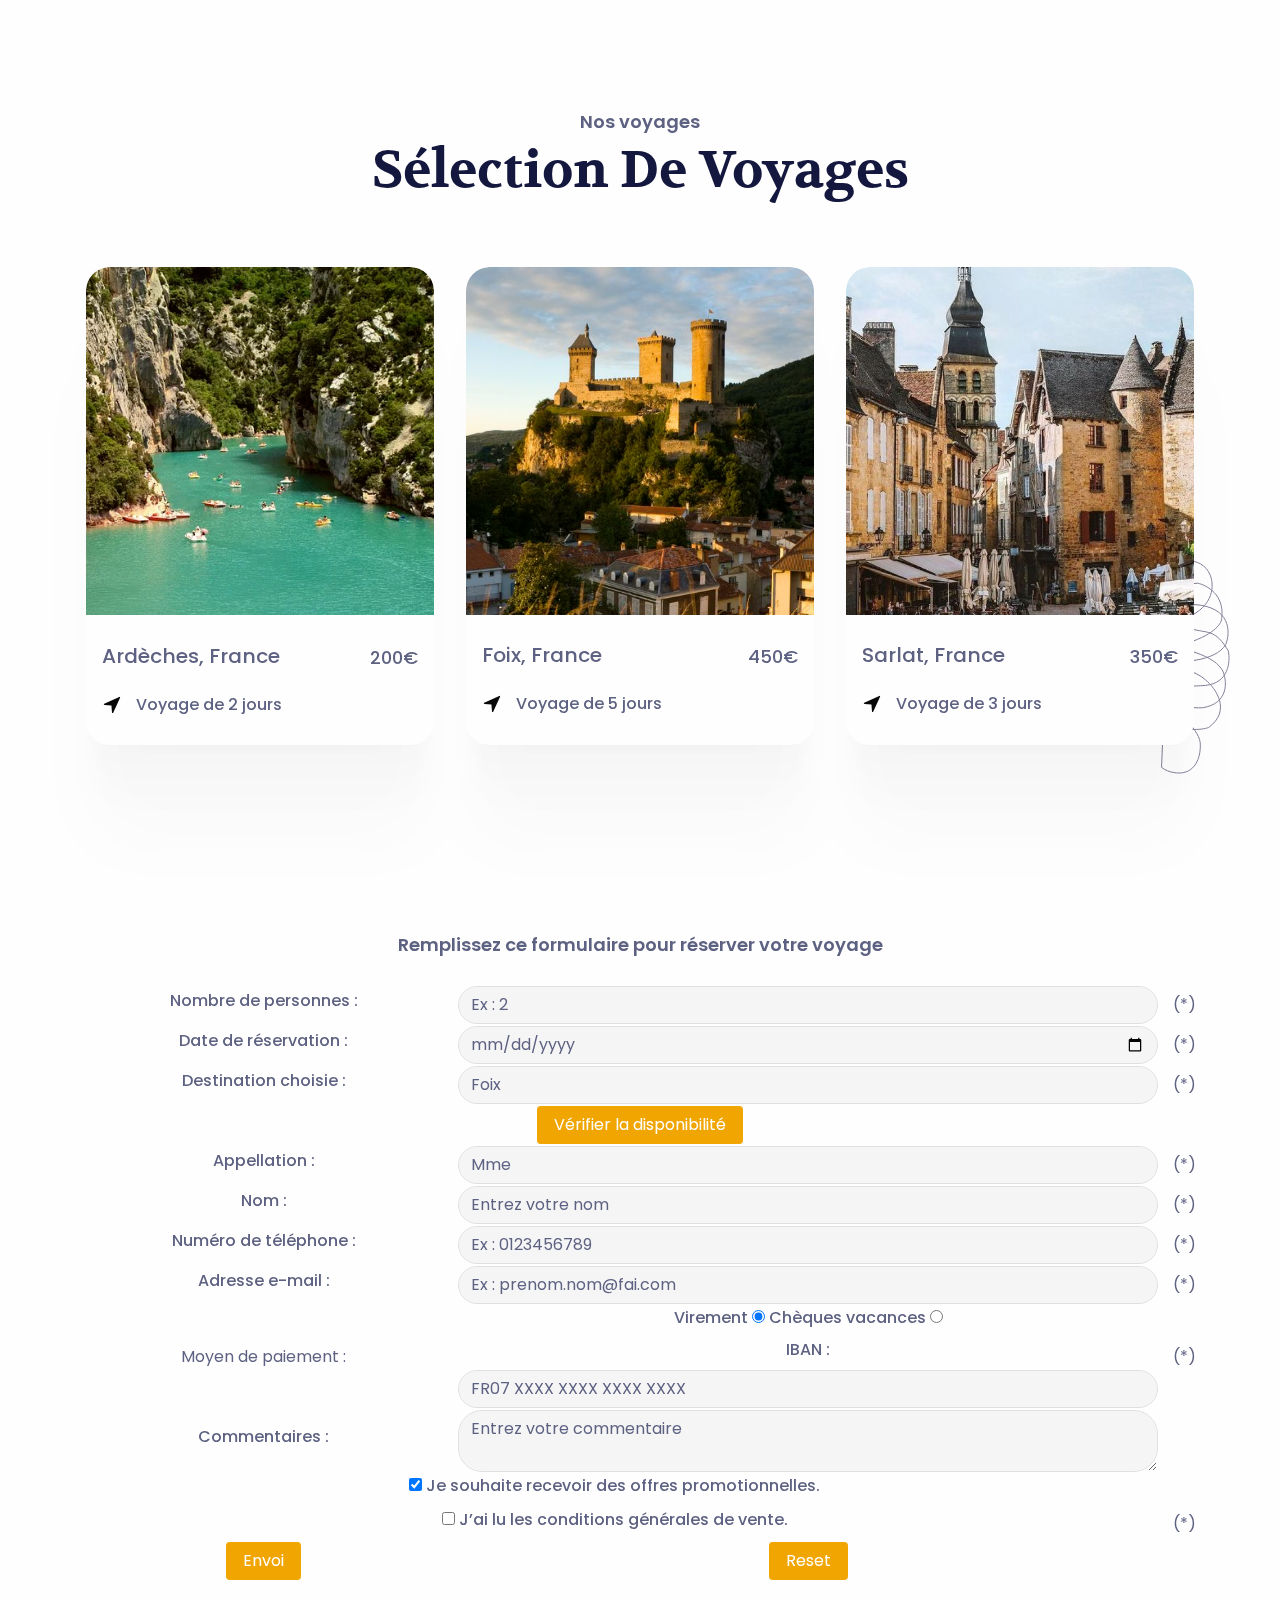
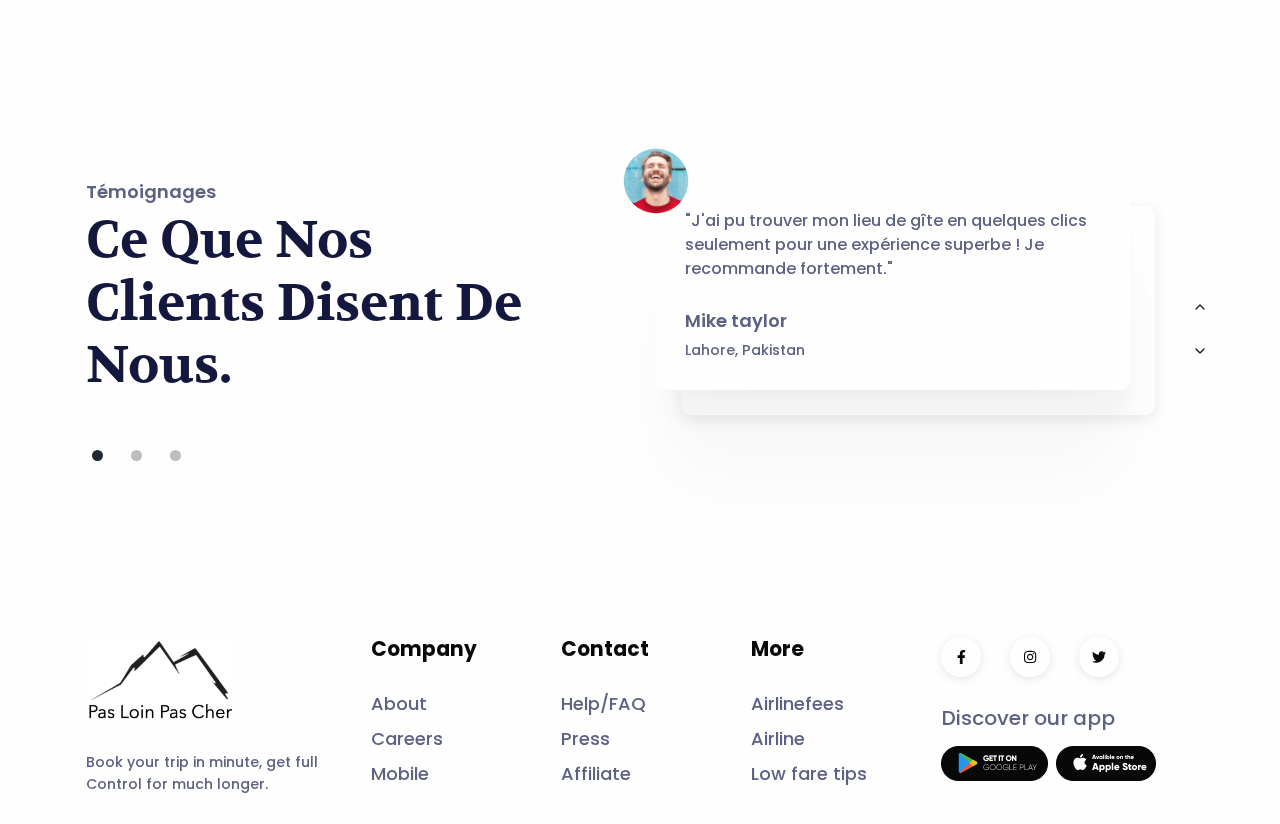
==== commit d50bea6d: "fix: Correction de l'espacement des employés" ====
--- a/public/index.html
+++ b/public/index.html
@@ -114,7 +114,7 @@
           <h3 class="fs-xl-10 fs-lg-8 fs-7 fw-bold font-cursive text-capitalize">Les employés de l'agence</h3>
         </div>
         <div class="row">
-          <div class="col-lg-3 col-sm-6 mb-6">
+          <div class="col-lg-4 col-sm-6 mb-6">
             <div class="card service-card shadow-hover rounded-3 text-center align-items-center">
               <div class="card-body p-xxl-5 p-4"> <img src="assets/img/category/icon1.png" width="75" alt="Service" />
                 <h4 class="mb-3">Lily Sackville-Baggins</h4>
@@ -122,7 +122,7 @@
               </div>
             </div>
           </div>
-          <div class="col-lg-3 col-sm-6 mb-6">
+          <div class="col-lg-4 col-sm-6 mb-6">
             <div class="card service-card shadow-hover rounded-3 text-center align-items-center">
               <div class="card-body p-xxl-5 p-4"> <img src="assets/img/category/icon3.png" width="75" alt="Service" />
                 <h4 class="mb-3">Fredrica Åström</h4>
@@ -130,7 +130,7 @@
               </div>
             </div>
           </div>
-          <div class="col-lg-3 col-sm-6 mb-6">
+          <div class="col-lg-4 col-sm-6 mb-6">
             <div class="card service-card shadow-hover rounded-3 text-center align-items-center">
               <div class="card-body p-xxl-5 p-4"> <img src="assets/img/category/icon3.png" width="75" alt="Service" />
                 <h4 class="mb-3">Afaf Maysarah Salib</h4>
@@ -138,7 +138,7 @@
               </div>
             </div>
           </div>
-          <div class="col-lg-3 col-sm-6 mb-6">
+          <div class="col-lg-4 col-sm-6 mb-6">
             <div class="card service-card shadow-hover rounded-3 text-center align-items-center">
               <div class="card-body p-xxl-5 p-4"> <img src="assets/img/category/icon2.png" width="75" alt="Service" />
                 <h4 class="mb-3">Trương Thị Túy Đoan</h4>
@@ -146,7 +146,7 @@
               </div>
             </div>
           </div>
-          <div class="col-lg-3 col-sm-6 mb-6">
+          <div class="col-lg-4 col-sm-6 mb-6">
             <div class="card service-card shadow-hover rounded-3 text-center align-items-center">
               <div class="card-body p-xxl-5 p-4"> <img src="assets/img/category/icon2.png" width="75" alt="Service" />
                 <h4 class="mb-3">Ogier de Launay</h4>
@@ -154,7 +154,7 @@
               </div>
             </div>
           </div>
-          <div class="col-lg-3 col-sm-6 mb-6">
+          <div class="col-lg-4 col-sm-6 mb-6">
             <div class="card service-card shadow-hover rounded-3 text-center align-items-center">
               <div class="card-body p-xxl-5 p-4"> <img src="assets/img/category/icon2.png" width="75" alt="Service" />
                 <h4 class="mb-3">Sota Nakajima (中嶋 颯太)</h4>
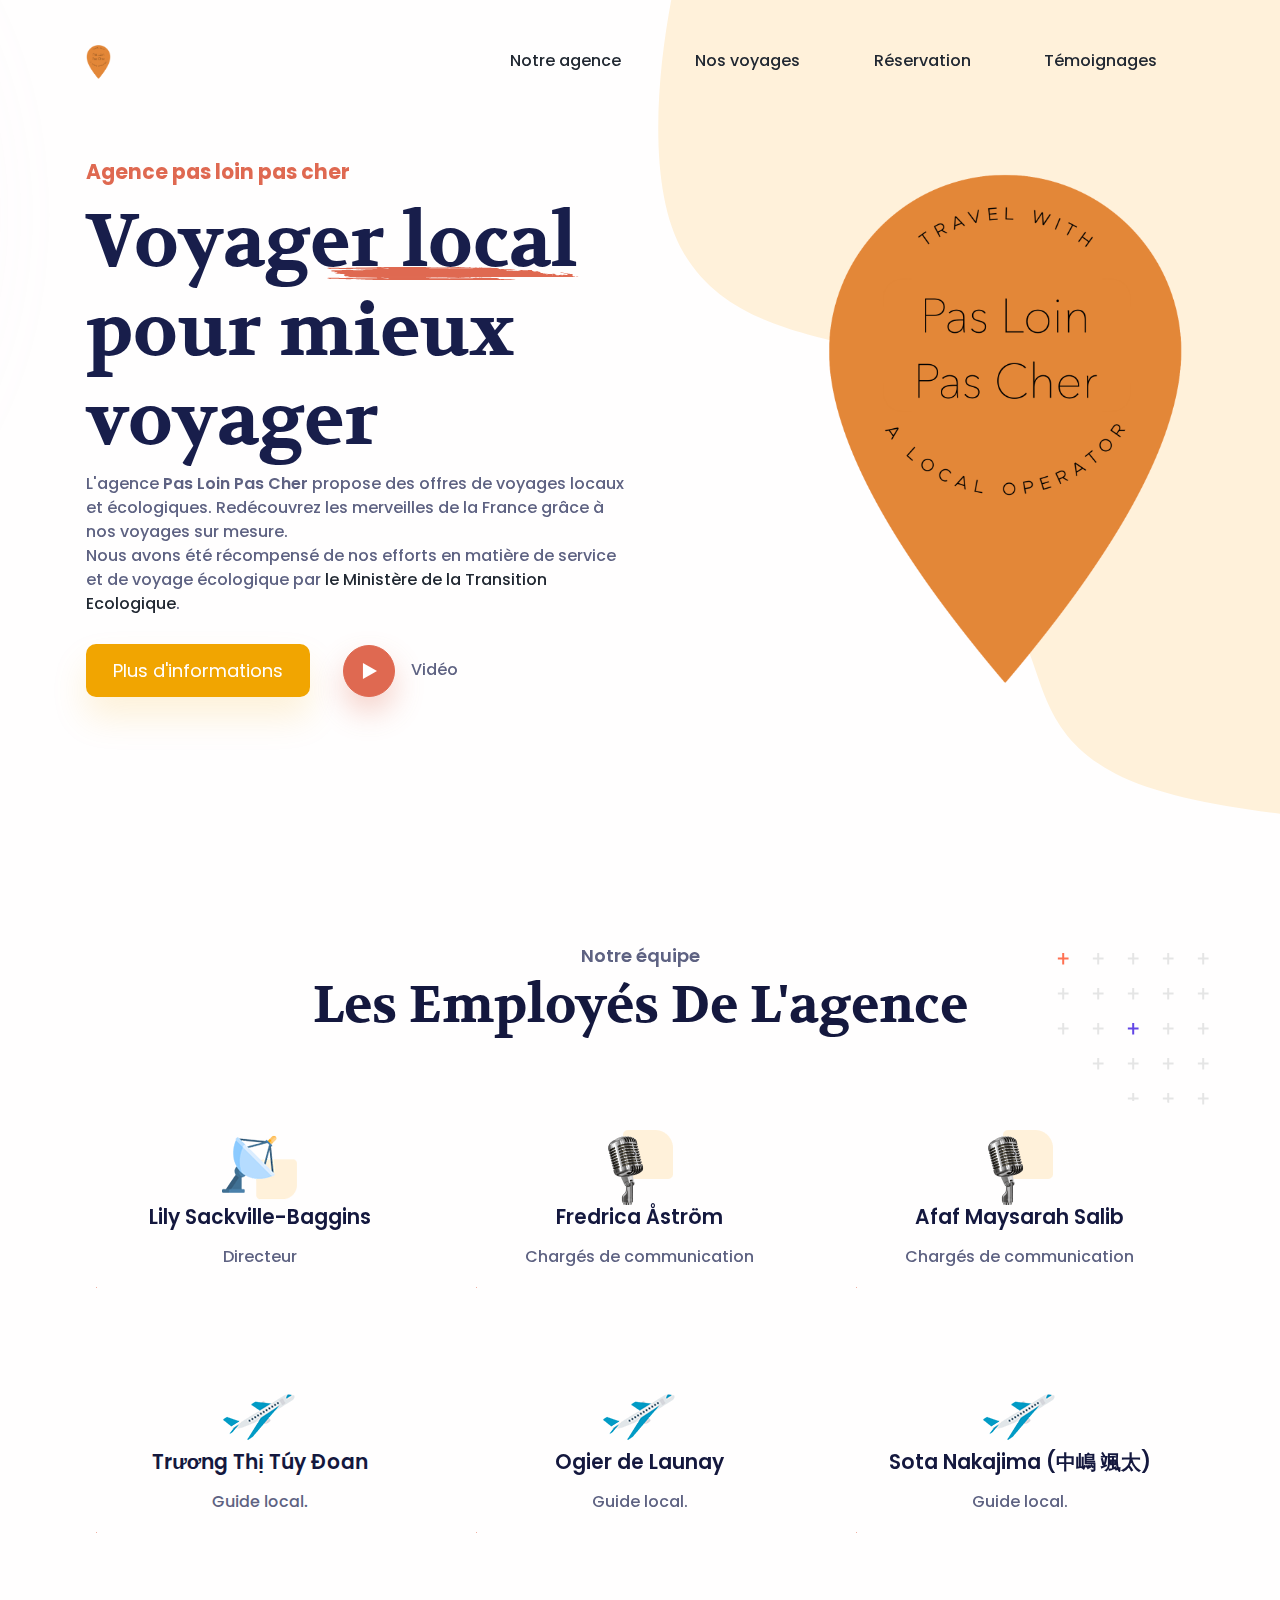
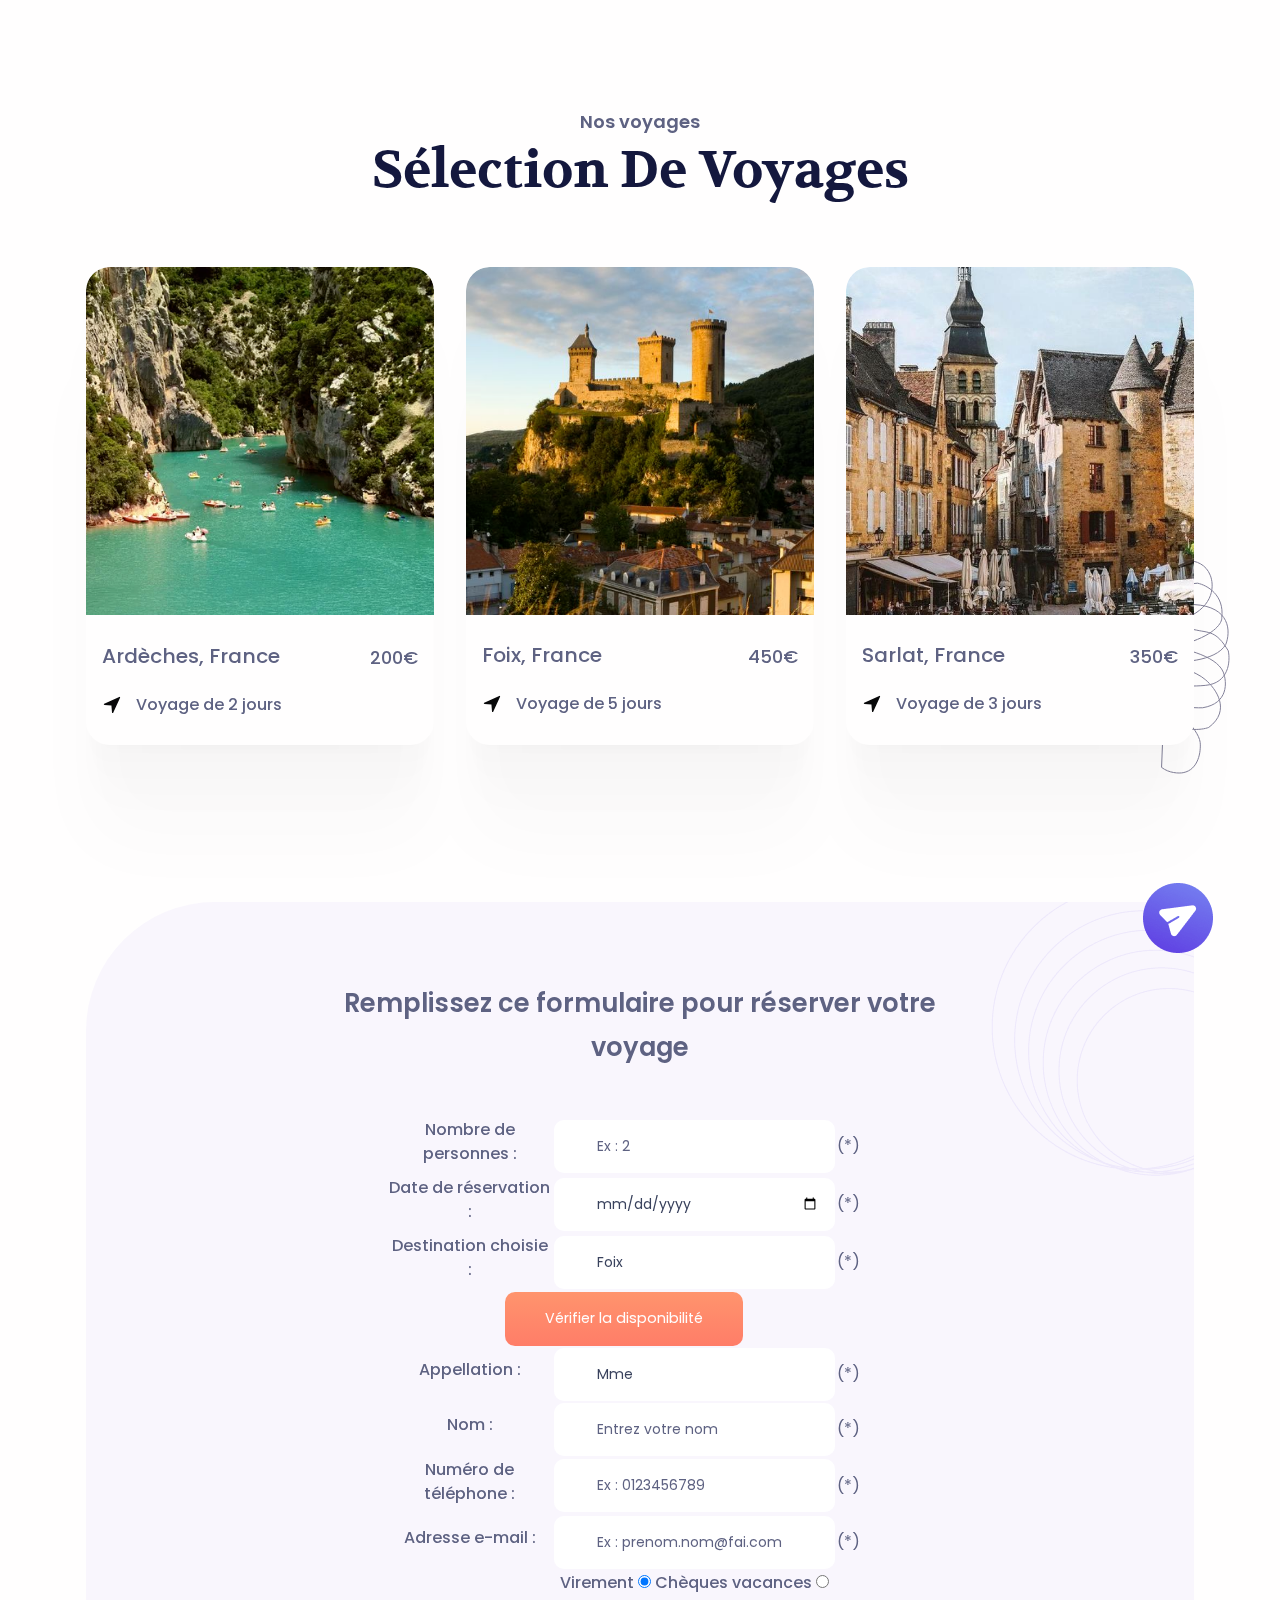
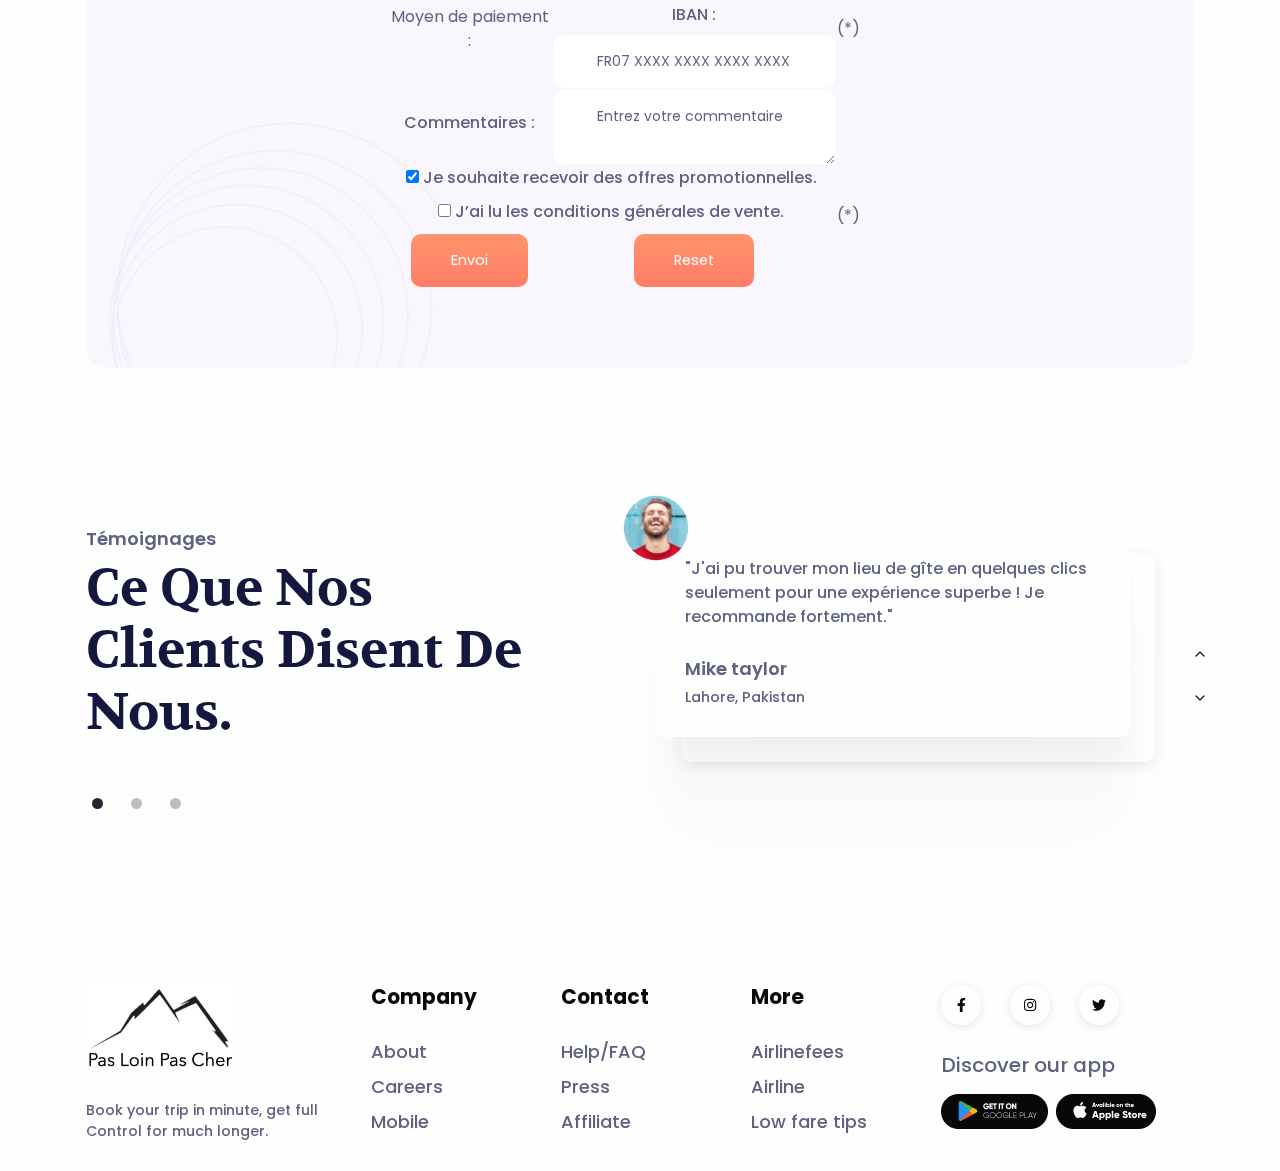
==== commit c42bbaf4: "fix: Correction de l'utilisation des formulaire" ====
--- a/public/index.html
+++ b/public/index.html
@@ -234,21 +234,22 @@
     <!-- ============================================-->
 
 
-
-
-    <!-- ============================================-->
-    <!-- <section> begin ============================-->
-    <section id="booking">
+    <section class="pt-6">
 
       <div class="container">
-        <div class="row align-items-center">
-          <div class="col-12">
-            <div class="mb-4 text-center">
-              <h5 class="text-secondary">Remplissez ce formulaire pour réserver votre voyage</h5>
-            </div>
-            <div class="align-items-center mb-5">
-
-              <form action="confirmation.html" class="pl-8 pr-8" method="get">
+        <div class="py-8 px-5 position-relative text-center"
+          style="background-color: rgba(223, 215, 249, 0.199);border-radius: 129px 20px 20px 20px;">
+          <div class="position-absolute start-100 top-0 translate-middle ms-md-n3 ms-n4 mt-3"> <img
+              src="assets/img/cta/send.png" style="max-width:70px;" alt="send icon" /></div>
+          <div class="position-absolute end-0 top-0 z-index--1"> <img src="assets/img/cta/shape-bg2.png" width="264"
+              alt="cta shape" /></div>
+          <div class="position-absolute start-0 bottom-0 ms-3 z-index--1 d-none d-sm-block"> <img
+              src="assets/img/cta/shape-bg1.png" style="max-width: 340px;" alt="cta shape" /></div>
+          <div class="row justify-content-center">
+            <div class="col-lg-8 col-md-10">
+              <h2 class="text-secondary lh-1-7 mb-7">Remplissez ce formulaire pour réserver votre voyage</h2>
+                
+              <form action="confirmation.html" class="row g-3 align-items-center w-lg-75 mx-auto" method="get">
                 <div class="row text-center">
                   <table>
                     <tr>
@@ -256,7 +257,7 @@
                         <label for="nb-persons">Nombre de personnes : </label>
                       </td>
                       <td>
-                        <input type="number" class="form-control" name="nb-persons" id="nb-persons"
+                        <input type="number" class="form-control form-little-squirrel-control" name="nb-persons" id="nb-persons"
                           title="Veuillez renseigner le nombre de personnes voyageuses" placeholder="Ex : 2" required>      
                       </td>
                       <td>(*)</td>
@@ -266,7 +267,7 @@
                         <label for="reservation-date">Date de réservation : </label>
                       </td>
                       <td>
-                        <input type="date" class="form-control" name="reservation-date" id="reservation-date"
+                        <input type="date" class="form-control form-little-squirrel-control" name="reservation-date" id="reservation-date"
                           title="Veuillez renseigner la date de réservaton de votre voyage" required>      
                       </td>
                       <td>(*)</td>
@@ -276,7 +277,7 @@
                         <label for="destination-choice">Destination choisie : </label>
                       </td>
                       <td>
-                        <select name="destination-choice" class="form-control" id="destination-choice"
+                        <select name="destination-choice" class="form-control form-little-squirrel-control" id="destination-choice"
                           title="Veuillez renseigner la destination de votre choix" required>
                           <option value="foix">Foix</option>
                           <option value="sarlat">Sarlat</option>
@@ -288,7 +289,7 @@
                     </tr>
                     <tr>
                       <td colspan="3">
-                        <input type="button" class="btn btn-primary px-3" name="check-disponibility" id="check-disponibility"
+                        <input type="button" class="btn btn-danger orange-gradient-btn fs--1" name="check-disponibility" id="check-disponibility"
                           onclick="testDisponibilite('nb-persons')" value="V&eacute;rifier la disponibilit&eacute;"
                           title="Cliquez ici pour vérifier la disponibilité">
                       </td>
@@ -298,7 +299,7 @@
                         <label for="appellation">Appellation : </label>
                       </td>
                       <td>
-                        <select class="form-control" name="appellation" id="appellation" title="Veuillez renseigner votre appellation"
+                        <select class="form-control form-little-squirrel-control" name="appellation" id="appellation" title="Veuillez renseigner votre appellation"
                           required>
                           <option value="mme">Mme</option>
                           <option value="mr">M.</option>
@@ -312,7 +313,7 @@
                         <label for="nom">Nom : </label>
                       </td>
                       <td>
-                        <input type="text" class="form-control" name="nom" id="nom" title="Veuillez renseigner votre nom"
+                        <input type="text" class="form-control form-little-squirrel-control" name="nom" id="nom" title="Veuillez renseigner votre nom"
                           placeholder="Entrez votre nom" required>     
                       </td>
                       <td>(*)</td>
@@ -323,7 +324,7 @@
                         <label for="phone-number">Numéro de téléphone : </label>
                       </td>
                       <td>
-                        <input type="text" class="form-control" name="phone-number" id="phone-number"
+                        <input type="text" class="form-control form-little-squirrel-control" name="phone-number" id="phone-number"
                           title="Veuillez renseigner votre numéro de téléphone" placeholder="Ex : 0123456789"
                           pattern="[0-9]{10}" required>
                       </td>
@@ -334,7 +335,7 @@
                         <label for="email">Adresse e-mail : </label>
                       </td>
                       <td>
-                        <input type="email" class="form-control" name="email" id="email" title="Veuillez renseigner votre adresse e-mail"
+                        <input type="email" class="form-control form-little-squirrel-control" name="email" id="email" title="Veuillez renseigner votre adresse e-mail"
                           placeholder="Ex : prenom.nom@fai.com" required>
                       </td>
                       <td>(*)</td>
@@ -353,7 +354,7 @@
                           value="vacation-check" required>
                         <div id="divIBAN">
                           <label for="iban">IBAN : </label>
-                          <input type="text" class="form-control" name="iban" id="iban" placeholder="FR07 XXXX XXXX XXXX XXXX">
+                          <input type="text" class="form-control form-little-squirrel-control" name="iban" id="iban" placeholder="FR07 XXXX XXXX XXXX XXXX">
                         </div>
                       </td>                
                       <td>(*)</td>
@@ -363,7 +364,7 @@
                         <label for="commentaire">Commentaires :</label>
                       </td>
                       <td>
-                        <textarea name="commentaire" class="form-control" id="commentaire"
+                        <textarea name="commentaire" class="form-control form-little-squirrel-control" id="commentaire"
                           title="Laissez-nous un commentaires si vous le voulez"
                           placeholder="Entrez votre commentaire"></textarea>
                       </td>
@@ -384,13 +385,13 @@
                     </tr>
                     <tr>
                       <td>
-                        <input type="submit" class="btn btn-primary px-3"
+                        <input type="submit" class="btn btn-danger orange-gradient-btn fs--1"
                           onclick="return (testDisponibilite('nb-persons') && confirm('Veuillez confirmer votre choix'))"
                           value="Envoi" name="submit" id="submit"
                           title="Cliquez ici si vous voulez soumettre votre réservation">
                       </td>
                       <td>
-                        <input type="reset" class="btn btn-primary px-3" value="Reset" name="reset" id="reset"
+                        <input type="reset" class="btn btn-danger orange-gradient-btn fs--1" value="Reset" name="reset" id="reset"
                           title="Cliquez ici si vous vider le formulaire">
                       </td>
                     </tr>
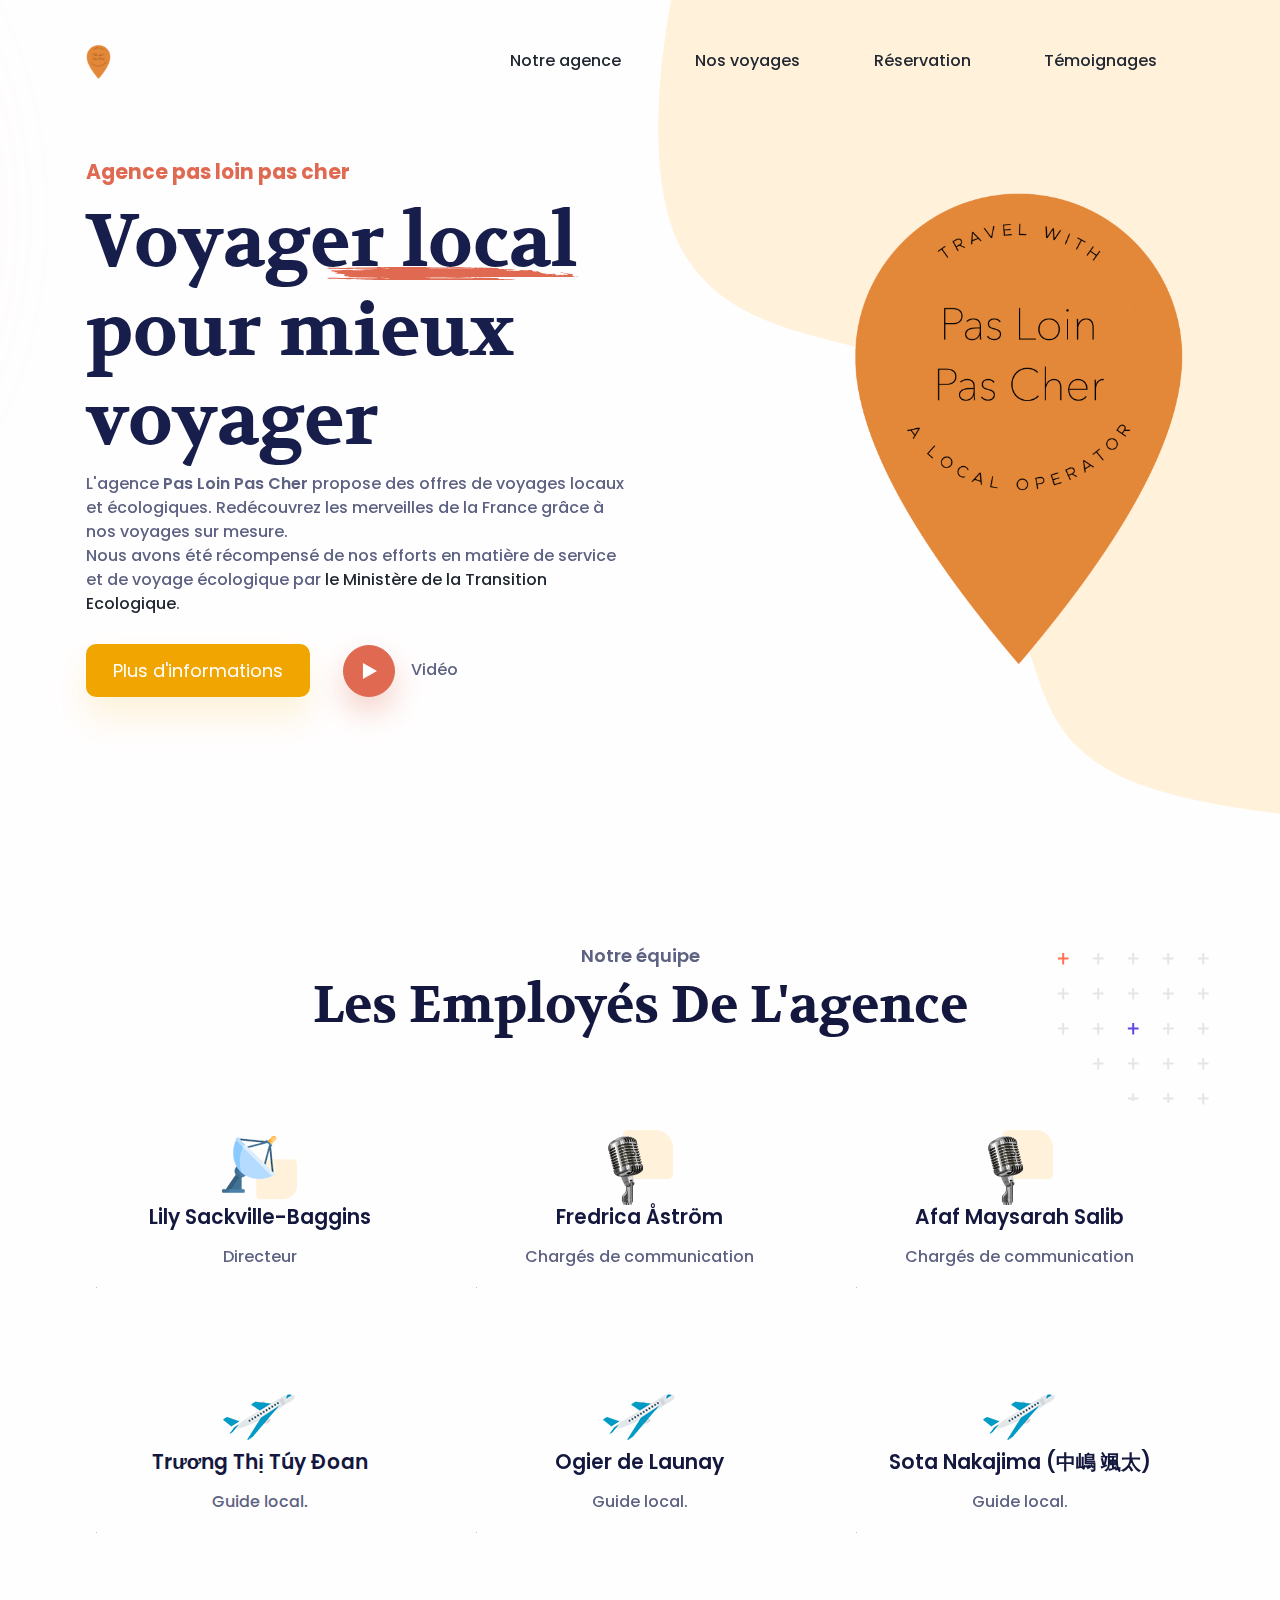
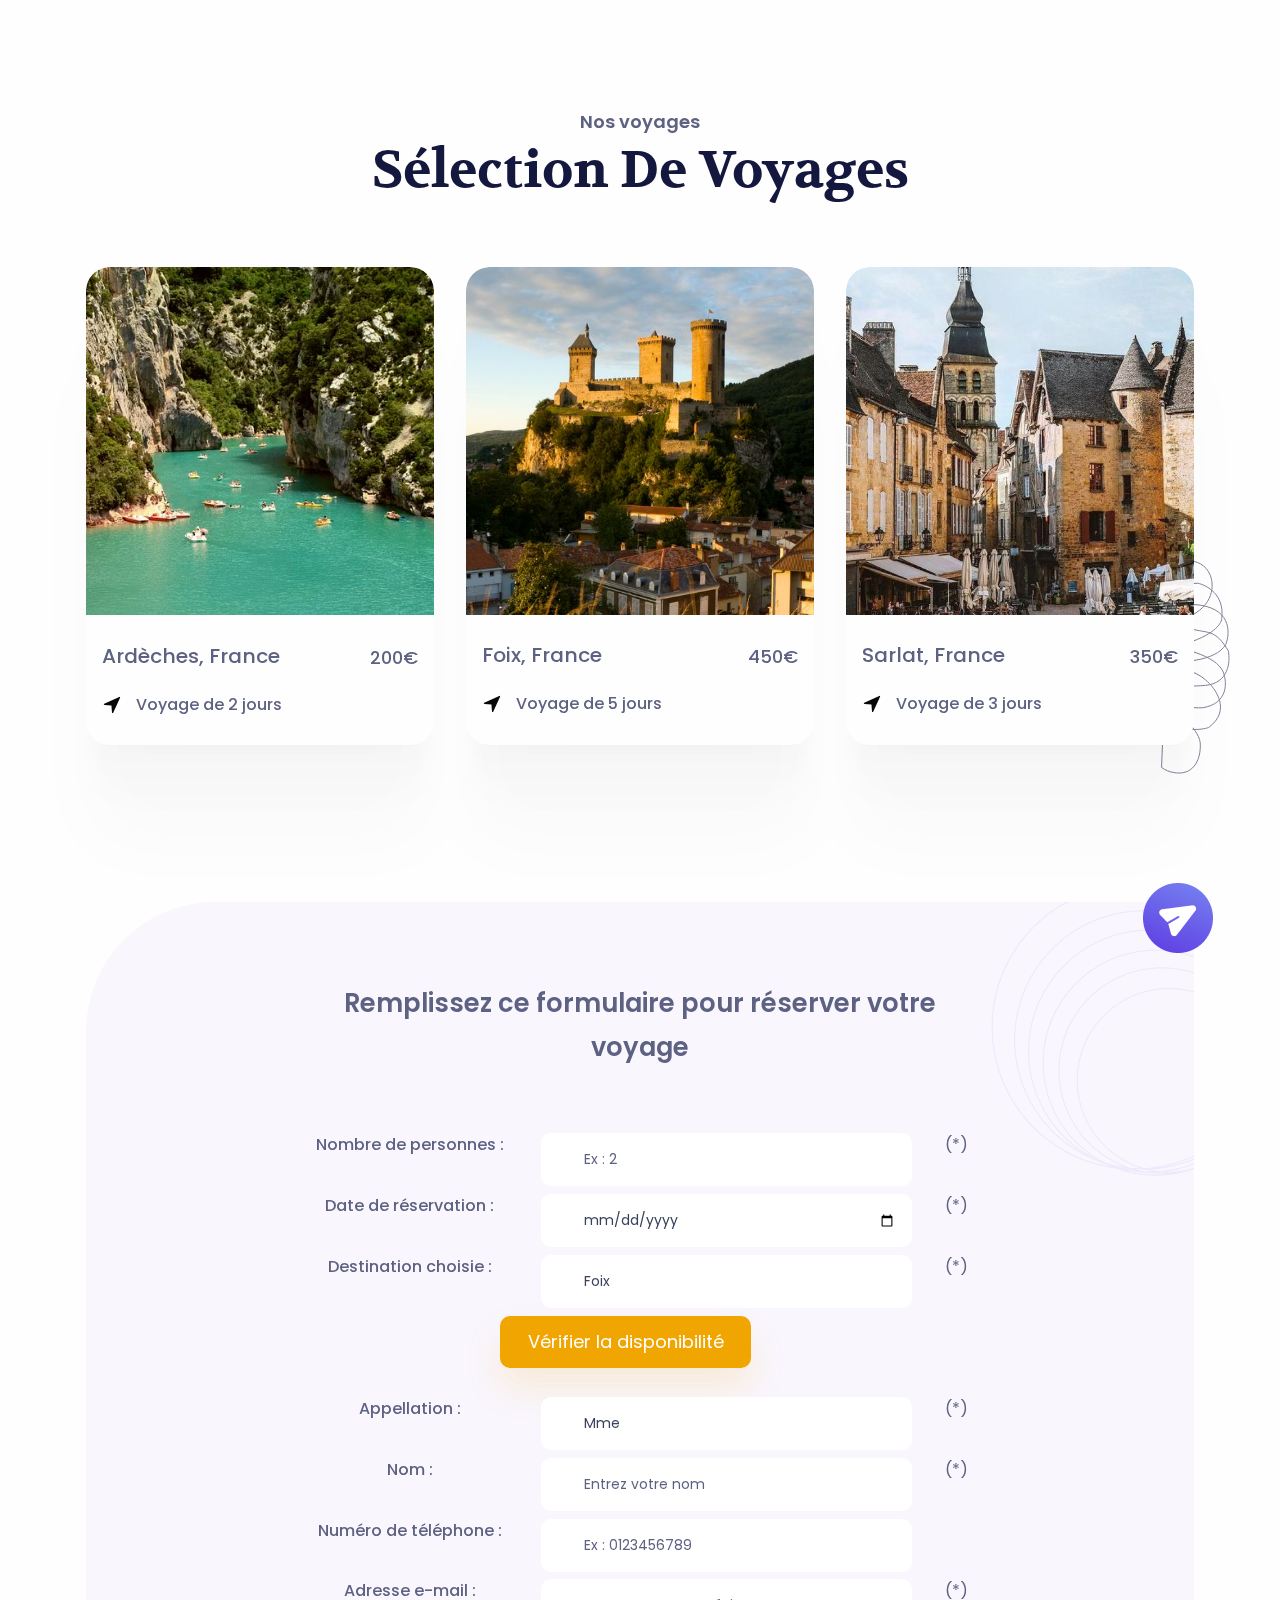
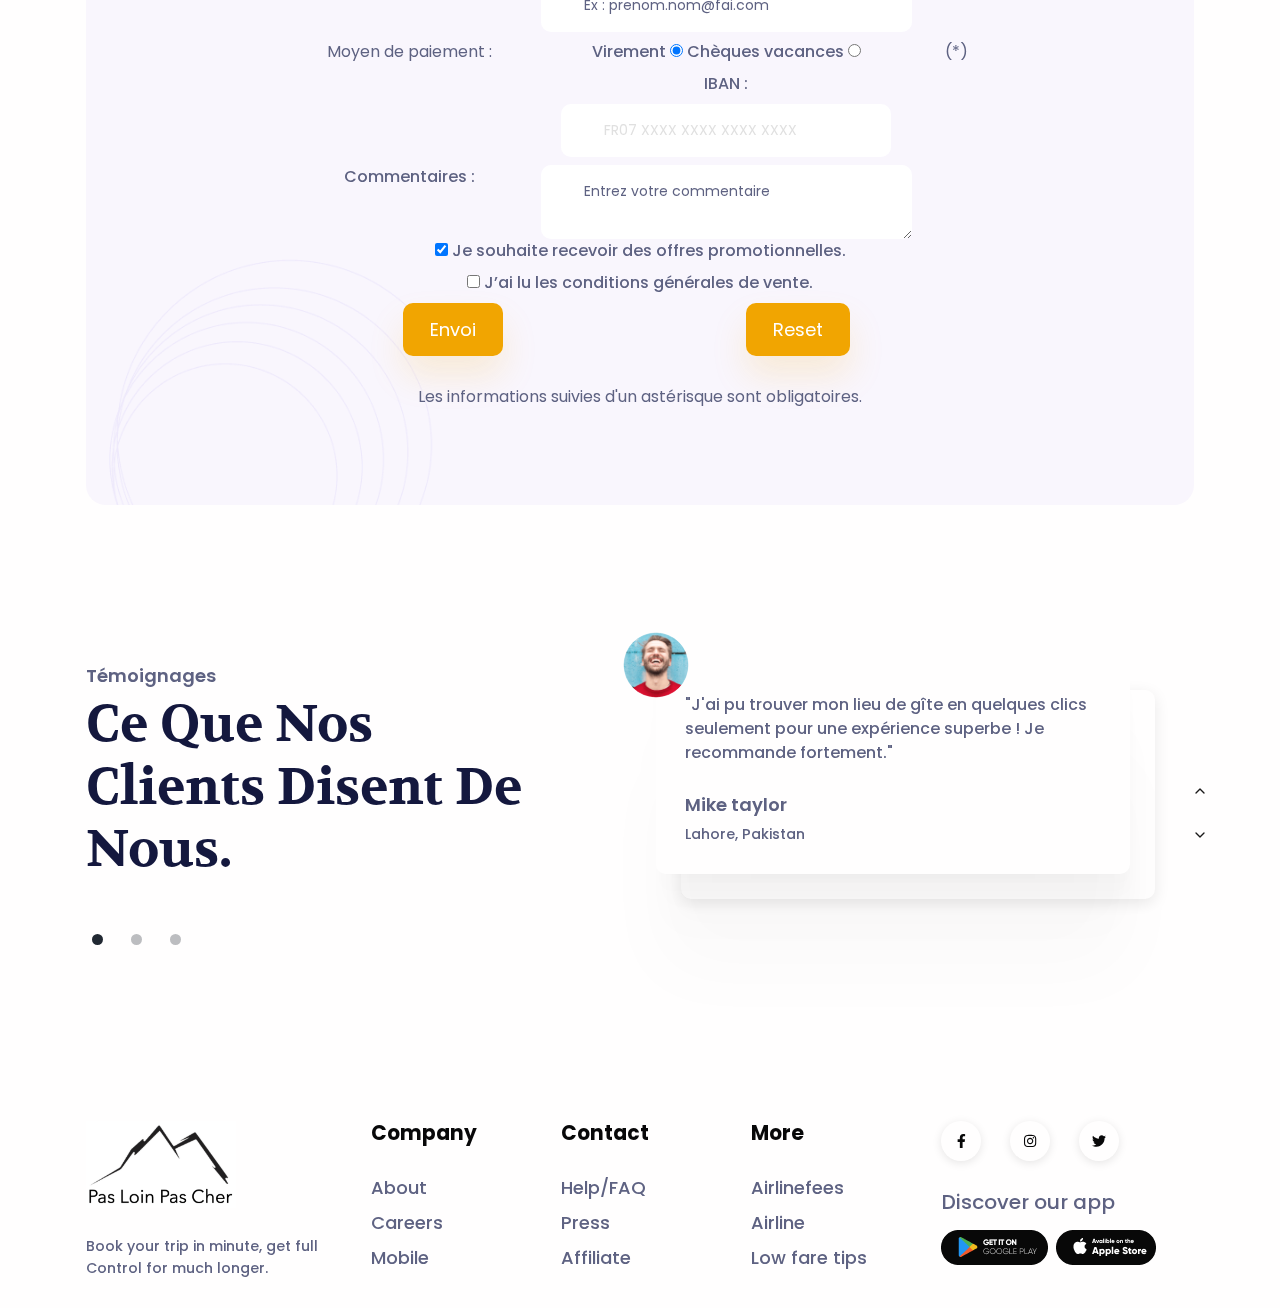
==== commit 78a22d06: "feat: Utilisation d'éléments bootstrap au lieu du tableu" ====
--- a/public/index.html
+++ b/public/index.html
@@ -248,155 +248,169 @@
           <div class="row justify-content-center">
             <div class="col-lg-8 col-md-10">
               <h2 class="text-secondary lh-1-7 mb-7">Remplissez ce formulaire pour réserver votre voyage</h2>
-                
-              <form action="confirmation.html" class="row g-3 align-items-center w-lg-75 mx-auto" method="get">
-                <div class="row text-center">
-                  <table>
-                    <tr>
-                      <td>
-                        <label for="nb-persons">Nombre de personnes : </label>
-                      </td>
-                      <td>
-                        <input type="number" class="form-control form-little-squirrel-control" name="nb-persons" id="nb-persons"
-                          title="Veuillez renseigner le nombre de personnes voyageuses" placeholder="Ex : 2" required>      
-                      </td>
-                      <td>(*)</td>
-                    </tr>
-                    <tr>
-                      <td>
-                        <label for="reservation-date">Date de réservation : </label>
-                      </td>
-                      <td>
-                        <input type="date" class="form-control form-little-squirrel-control" name="reservation-date" id="reservation-date"
-                          title="Veuillez renseigner la date de réservaton de votre voyage" required>      
-                      </td>
-                      <td>(*)</td>
-                    </tr>
-                    <tr>
-                      <td>
-                        <label for="destination-choice">Destination choisie : </label>
-                      </td>
-                      <td>
-                        <select name="destination-choice" class="form-control form-little-squirrel-control" id="destination-choice"
+              <form action="confirmation.html" class="row g-3 align-items-center mx-auto" method="get">
+                <div class="container text-center">
+                  <div class="row">
+                    <div class="mb-4 col-4">
+                      <label for="nb-persons" class="align-middle">Nombre de personnes : </label>
+                    </div>
+                    <div class="col-7">
+                      <input type="number" class="form-control form-little-squirrel-control" name="nb-persons" id="nb-persons"
+                          title="Veuillez renseigner le nombre de personnes voyageuses" width="30" placeholder="Ex : 2" required>
+                    </div>
+                    <div class="col-1">
+                      (*)
+                    </div>
+                  </div>
+                  <div class="row">
+                    <div class="mb-4 col-4">
+                      <label for="reservation-date">Date de réservation : </label>
+                    </div>
+                    <div class="col-7">
+                      <input type="date" class="form-control form-little-squirrel-control" name="reservation-date" id="reservation-date"
+                          title="Veuillez renseigner la date de réservaton de votre voyage" required>
+                    </div>
+                    <div class="col-1">
+                      (*)
+                    </div>
+                  </div>
+                  <div class="row">
+                    <div class="mb-4 col-4">
+                      <label for="destination-choice">Destination choisie : </label>
+                    </div>
+                    <div class="col-7">
+                      <select name="destination-choice" class="form-control form-little-squirrel-control" id="destination-choice"
                           title="Veuillez renseigner la destination de votre choix" required>
                           <option value="foix">Foix</option>
                           <option value="sarlat">Sarlat</option>
                           <option value="gorge">Gorge de l’Ardèche</option>
                           <option value="canal">Canal du Midi</option>
                         </select>
-                      </td>
-                      <td>(*)</td>
-                    </tr>
-                    <tr>
-                      <td colspan="3">
-                        <input type="button" class="btn btn-danger orange-gradient-btn fs--1" name="check-disponibility" id="check-disponibility"
-                          onclick="testDisponibilite('nb-persons')" value="V&eacute;rifier la disponibilit&eacute;"
-                          title="Cliquez ici pour vérifier la disponibilité">
-                      </td>
-                    </tr>
-                    <tr>
-                      <td>
-                        <label for="appellation">Appellation : </label>
-                      </td>
-                      <td>
-                        <select class="form-control form-little-squirrel-control" name="appellation" id="appellation" title="Veuillez renseigner votre appellation"
-                          required>
-                          <option value="mme">Mme</option>
-                          <option value="mr">M.</option>
-                        </select>
-                        
-                      </td>
-                      <td>(*)</td>
-                    </tr>
-                    <tr>
-                      <td>
-                        <label for="nom">Nom : </label>
-                      </td>
-                      <td>
-                        <input type="text" class="form-control form-little-squirrel-control" name="nom" id="nom" title="Veuillez renseigner votre nom"
-                          placeholder="Entrez votre nom" required>     
-                      </td>
-                      <td>(*)</td>
-                        
-                    </tr>
-                    <tr>
-                      <td>
-                        <label for="phone-number">Numéro de téléphone : </label>
-                      </td>
-                      <td>
-                        <input type="text" class="form-control form-little-squirrel-control" name="phone-number" id="phone-number"
-                          title="Veuillez renseigner votre numéro de téléphone" placeholder="Ex : 0123456789"
-                          pattern="[0-9]{10}" required>
-                      </td>
-                      <td>(*)</td>
-                    </tr>
-                    <tr>
-                      <td>
-                        <label for="email">Adresse e-mail : </label>
-                      </td>
-                      <td>
-                        <input type="email" class="form-control form-little-squirrel-control" name="email" id="email" title="Veuillez renseigner votre adresse e-mail"
-                          placeholder="Ex : prenom.nom@fai.com" required>
-                      </td>
-                      <td>(*)</td>
-
-                    </tr>
-                    <tr>
-                      <td>
-                        Moyen de paiement :
-                      </td>
-                      <td>
-                        <label for="virement">Virement</label>
-                        <input type="radio" name="payment-mode[]" id="virement" onclick="afficherIBAN()" value="virement"
-                          required checked>
-                        <label for="vacation-check">Ch&egrave;ques vacances</label>
-                        <input type="radio" name="payment-mode[]" id="vacation-check" onclick="cacherIBAN()"
-                          value="vacation-check" required>
-                        <div id="divIBAN">
-                          <label for="iban">IBAN : </label>
-                          <input type="text" class="form-control form-little-squirrel-control" name="iban" id="iban" placeholder="FR07 XXXX XXXX XXXX XXXX">
-                        </div>
-                      </td>                
-                      <td>(*)</td>
-                    </tr>
-                    <tr>
-                      <td>
-                        <label for="commentaire">Commentaires :</label>
-                      </td>
-                      <td>
-                        <textarea name="commentaire" class="form-control form-little-squirrel-control" id="commentaire"
-                          title="Laissez-nous un commentaires si vous le voulez"
-                          placeholder="Entrez votre commentaire"></textarea>
-                      </td>
-                    </tr>
-                    <tr>
-                      <td colspan="2">
-                        <input type="checkbox" checked name="accept-offers" id="accept-offers">
-                        <label for="accept-offers">Je souhaite recevoir des offres promotionnelles.</label>
-                      </td>
-                    </tr>
-                    <tr>
-                      <td colspan="2">
-                        <input type="checkbox" name="accept-conditions" id="accept-conditions" required>
-                        <label for="accept-conditions">J’ai lu les conditions générales de vente. </label>
-
-                      </td>
-                      <td>(*)</td>
-                    </tr>
-                    <tr>
-                      <td>
-                        <input type="submit" class="btn btn-danger orange-gradient-btn fs--1"
+                    </div>
+                    <div class="col-1">
+                      (*)
+                    </div>
+                  </div>
+                  <div class="row">
+                    <div class="mb-4 col-12">
+                      <input type="button" class="btn btn-primary btn-lg me-md-4 mb-3 mb-md-0 border-0 primary-btn-shadow" name="check-disponibility" id="check-disponibility"
+                      onclick="testDisponibilite('nb-persons')" value="V&eacute;rifier la disponibilit&eacute;"
+                      title="Cliquez ici pour vérifier la disponibilité">
+                    </div>
+                  </div>
+                  <div class="row">
+                    <div class="mb-4 col-4">
+                      <label for="appellation">Appellation : </label>
+                    </div>
+                    <div class="col-7">
+                      <select class="form-control form-little-squirrel-control" name="appellation" id="appellation" title="Veuillez renseigner votre appellation"
+                        required>
+                        <option value="mme">Mme</option>
+                        <option value="mr">M.</option>
+                      </select>
+                    </div>
+                    <div class="col-1">
+                      (*)
+                    </div>
+                  </div>
+                  <div class="row">
+                    <div class="mb-4 col-4">
+                      <label for="nom">Nom : </label>
+                    </div>
+                    <div class="col-7">
+                      <input type="text" class="form-control form-little-squirrel-control" name="nom" id="nom" title="Veuillez renseigner votre nom"
+                        placeholder="Entrez votre nom" required>
+                    </div>
+                    <div class="col-1">
+                      (*)
+                    </div>
+                  </div>
+                  <div class="row">
+                    <div class="mb-4 col-4">
+                      <label for="phone-number">Numéro de téléphone : </label>
+                    </div>
+                    <div class="col-7">
+                      <input type="text" class="form-control form-little-squirrel-control" name="phone-number" id="phone-number"
+                        title="Veuillez renseigner votre numéro de téléphone" placeholder="Ex : 0123456789"
+                        pattern="[0-9]{10}" required>
+                    </div>
+                    <div class="col-1">
+                      
+                    </div>
+                  </div>
+                  <div class="row">
+                    <div class="mb-4 col-4">
+                      <label for="email">Adresse e-mail : </label>
+                    </div>
+                    <div class="col-7">
+                      <input type="email" class="form-control form-little-squirrel-control" name="email" id="email" title="Veuillez renseigner votre adresse e-mail"
+                        placeholder="Ex : prenom.nom@fai.com" required>
+                    </div>
+                    <div class="col-1">
+                      (*)
+                    </div>
+                  </div>
+                  <div class="row">
+                    <div class="mb-4 col-4">
+                      Moyen de paiement :
+                    </div>
+                    <div class="col-7">
+                      <label for="virement">Virement</label>
+                      <input type="radio" name="payment-mode[]" id="virement" onclick="afficherIBAN()" value="virement"
+                        required checked>
+                      <label for="vacation-check">Ch&egrave;ques vacances</label>
+                      <input type="radio" name="payment-mode[]" id="vacation-check" onclick="cacherIBAN()"
+                        value="vacation-check" required>
+                      <div id="divIBAN">
+                        <label for="iban">IBAN : </label>
+                        <input type="text" class="form-little-squirrel-control" name="iban" id="iban" placeholder="FR07 XXXX XXXX XXXX XXXX">
+                      </div>
+                    </div>
+                    <div class="col-1">
+                      (*)
+                    </div>
+                  </div>
+                  <div class="row mt-2">
+                    <div class="mb-4 col-4">
+                      <label for="commentaire">Commentaires :</label>
+                    </div>
+                    <div class="col-7">
+                      <textarea name="commentaire" class="form-control form-little-squirrel-control" id="commentaire"
+                        title="Laissez-nous un commentaires si vous le voulez"
+                        placeholder="Entrez votre commentaire"></textarea>
+                    </div>
+                    <div class="col-1"></div>
+                  </div>
+                  <div class="row">
+                    <div class="col-12">
+                      <input type="checkbox" checked name="accept-offers" id="accept-offers">
+                      <label for="accept-offers">Je souhaite recevoir des offres promotionnelles.</label>
+                    </div>
+                  </div>
+                  <div class="row">
+                    <div class="col-12">
+                      <input type="checkbox" name="accept-conditions" id="accept-conditions" required>
+                      <label for="accept-conditions">J’ai lu les conditions générales de vente. </label>
+                    </div>
+                  </div>
+
+                  <div class="row">
+                    <div class="col-6">
+                      <input type="submit" class="btn btn-primary btn-lg me-md-4 mb-3 mb-md-0 border-0 primary-btn-shadow"
                           onclick="return (testDisponibilite('nb-persons') && confirm('Veuillez confirmer votre choix'))"
                           value="Envoi" name="submit" id="submit"
                           title="Cliquez ici si vous voulez soumettre votre réservation">
-                      </td>
-                      <td>
-                        <input type="reset" class="btn btn-danger orange-gradient-btn fs--1" value="Reset" name="reset" id="reset"
+                    </div>
+                    <div class="col-6">
+                      <input type="reset" class="btn btn-primary btn-lg me-md-4 mb-3 mb-md-0 border-0 primary-btn-shadow" value="Reset" name="reset" id="reset"
                           title="Cliquez ici si vous vider le formulaire">
-                      </td>
-                    </tr>
-                  </table>
-                  
+                    </div>
+                  </div>
+                  <div class="row mt-4">
+                    <p class="text-align-right text-mute">
+                      Les informations suivies d'un astérisque sont obligatoires.
+                    </p>
+                  </div>
                 </div>
               </form>
             </div>
--- a/public/style.css
+++ b/public/style.css
@@ -1,3 +1,3 @@
 .img-logo-agency {
-    max-width: 70%;
+    max-width: 65%;
 }
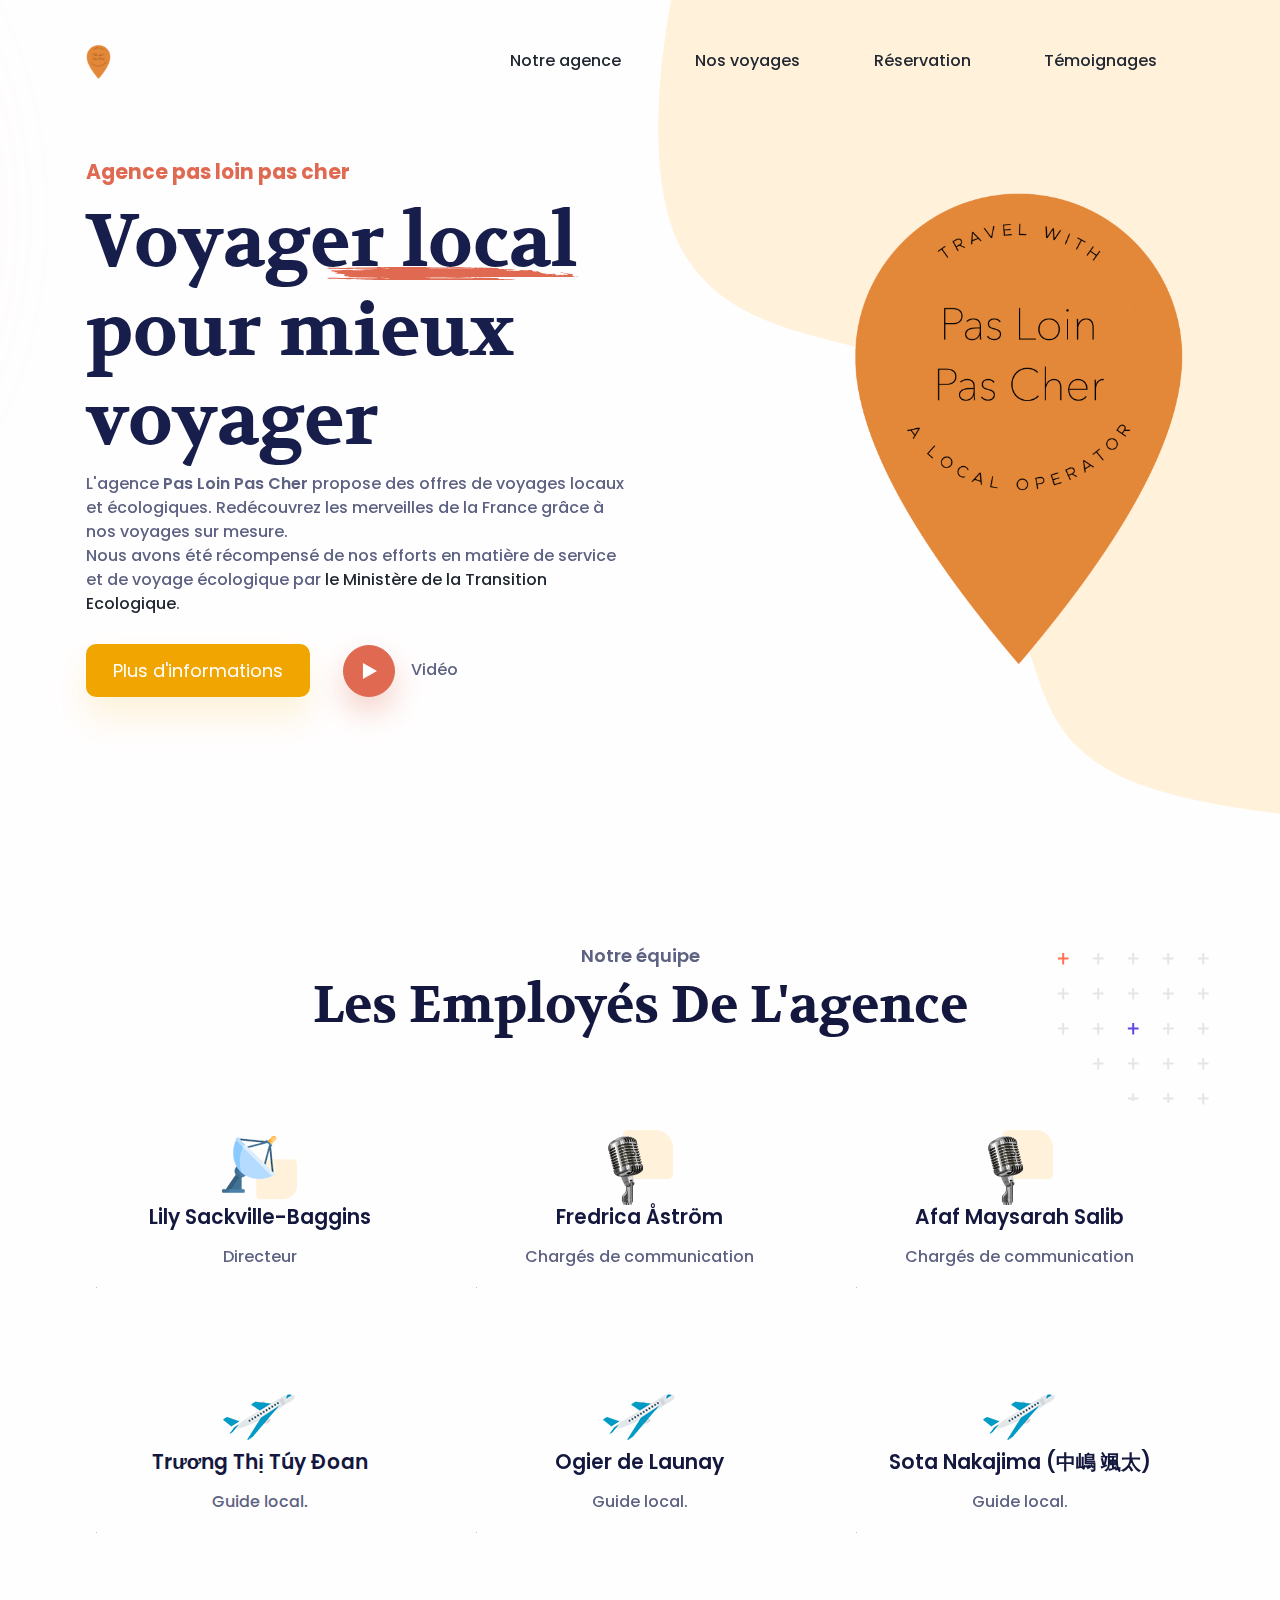
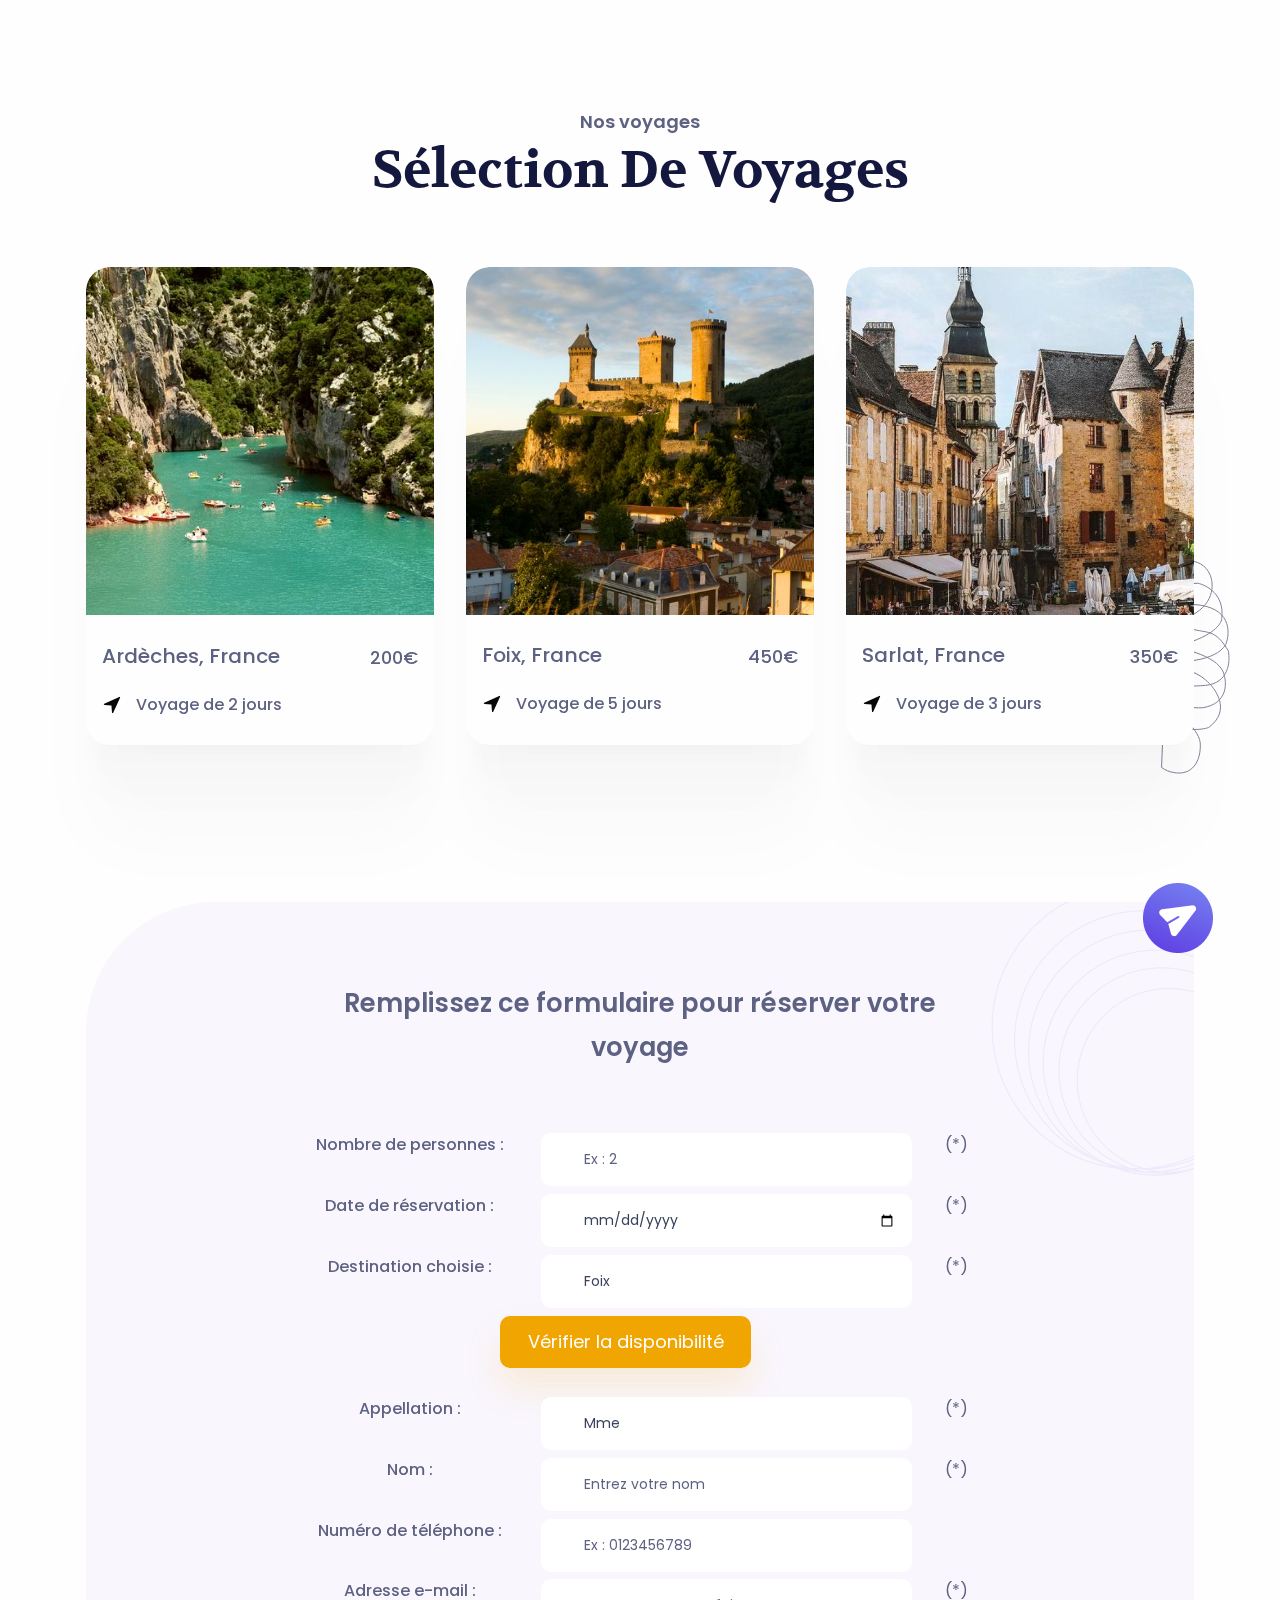
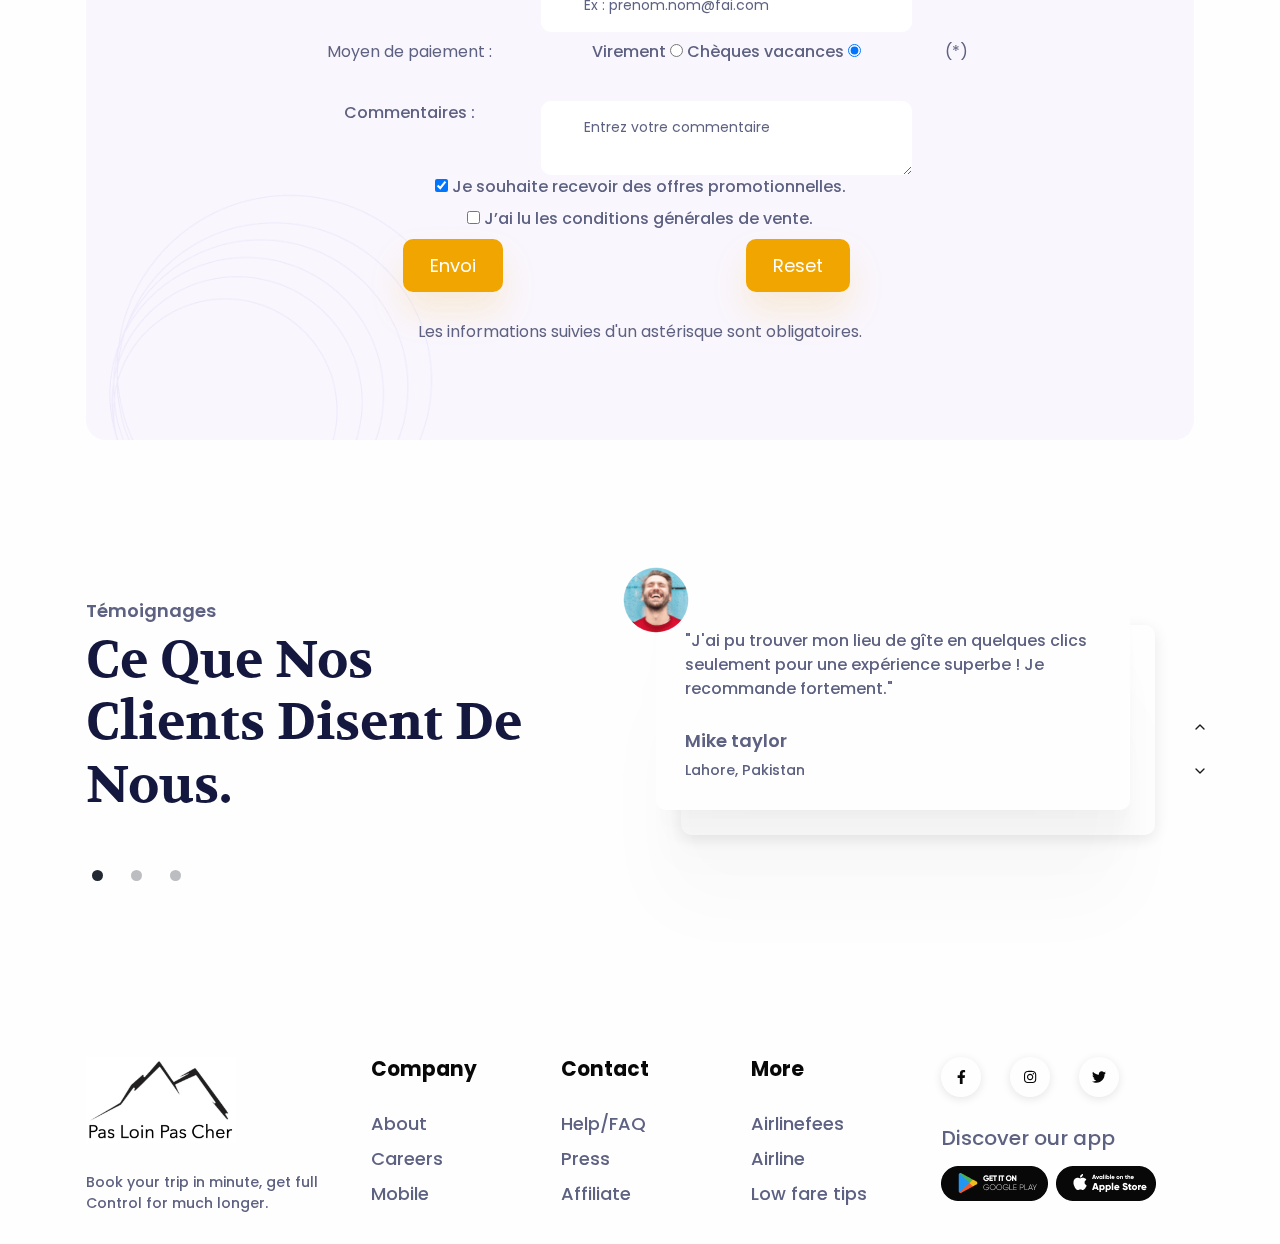
==== commit b7ff5c7b: "fix: Correction du choix par défaut" ====
--- a/public/index.html
+++ b/public/index.html
@@ -245,7 +245,7 @@
               alt="cta shape" /></div>
           <div class="position-absolute start-0 bottom-0 ms-3 z-index--1 d-none d-sm-block"> <img
               src="assets/img/cta/shape-bg1.png" style="max-width: 340px;" alt="cta shape" /></div>
-          <div class="row justify-content-center">
+          <div class="row justify-content-center" id="booking">
             <div class="col-lg-8 col-md-10">
               <h2 class="text-secondary lh-1-7 mb-7">Remplissez ce formulaire pour réserver votre voyage</h2>
               <form action="confirmation.html" class="row g-3 align-items-center mx-auto" method="get">
@@ -357,10 +357,10 @@
                     <div class="col-7">
                       <label for="virement">Virement</label>
                       <input type="radio" name="payment-mode[]" id="virement" onclick="afficherIBAN()" value="virement"
-                        required checked>
+                        required>
                       <label for="vacation-check">Ch&egrave;ques vacances</label>
                       <input type="radio" name="payment-mode[]" id="vacation-check" onclick="cacherIBAN()"
-                        value="vacation-check" required>
+                        value="vacation-check" required checked>
                       <div id="divIBAN">
                         <label for="iban">IBAN : </label>
                         <input type="text" class="form-little-squirrel-control" name="iban" id="iban" placeholder="FR07 XXXX XXXX XXXX XXXX">
--- a/public/style.css
+++ b/public/style.css
@@ -1,3 +1,7 @@
 .img-logo-agency {
     max-width: 65%;
 }
+
+#divIBAN {
+    display: none;
+}
